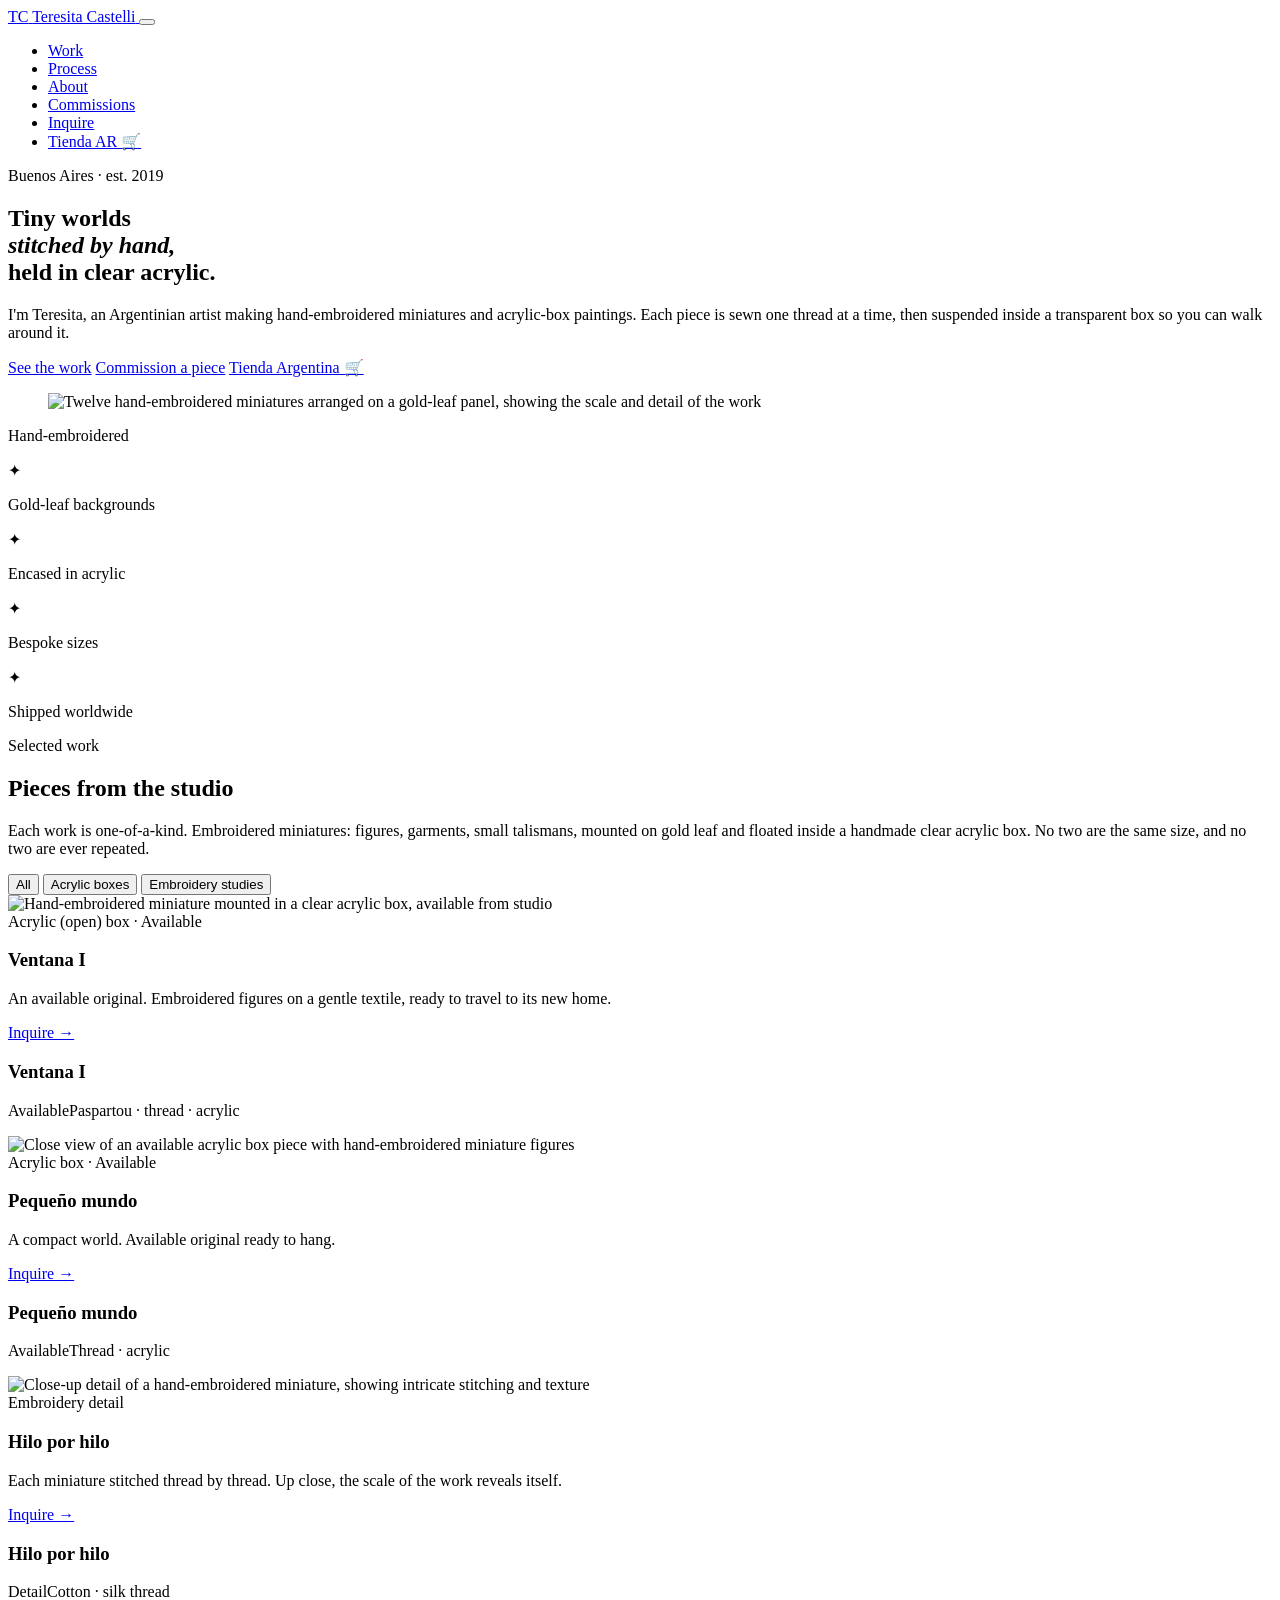
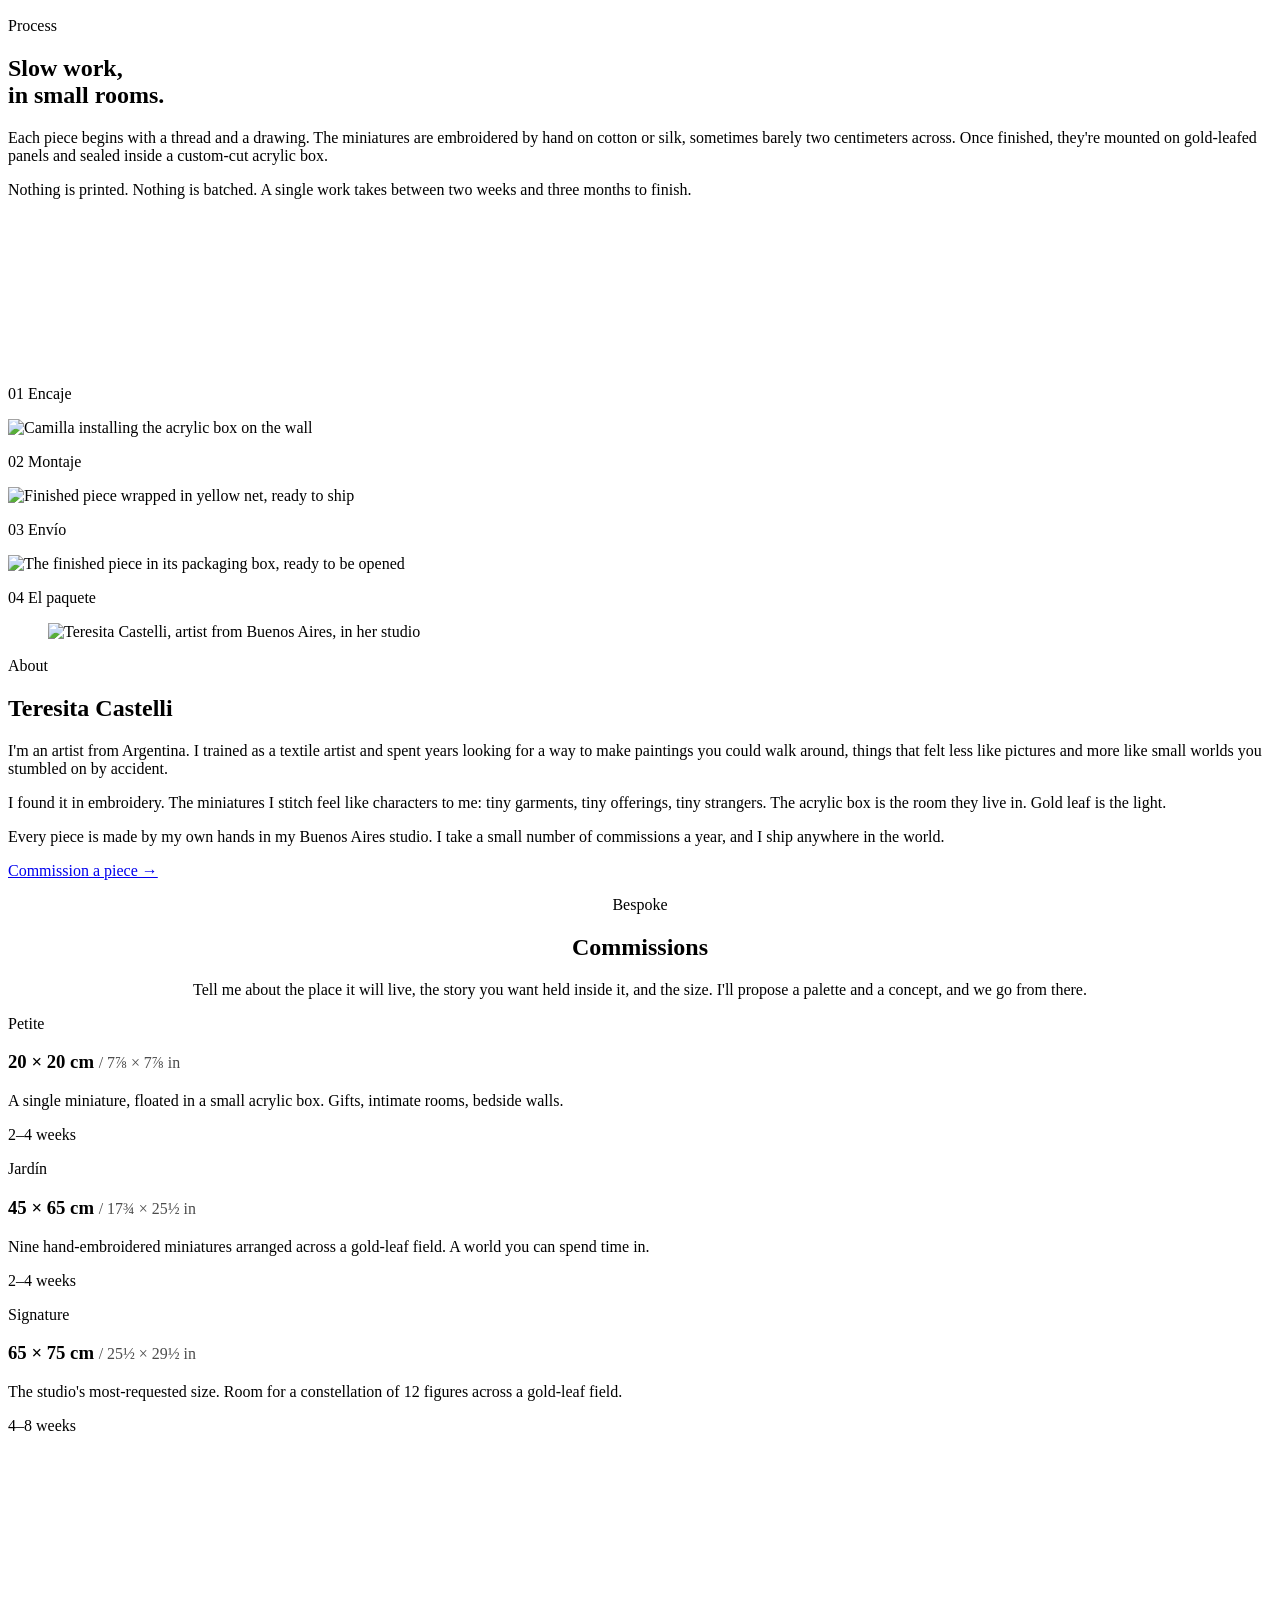
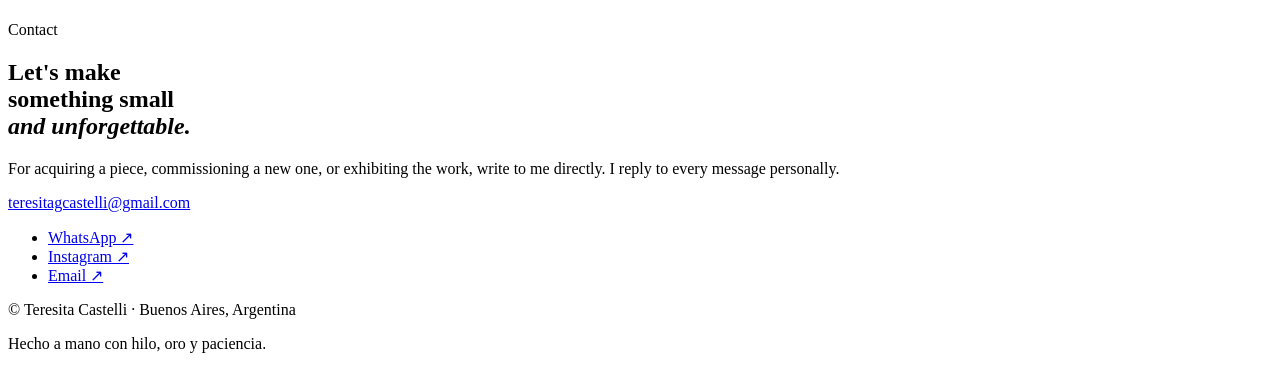
==== index.html @ 853fe5a3 "Update store links to tienda.tesistudio.com Replace tesi4.mitiendanube.com with custom subdomain tie" ====
<!DOCTYPE html>
<html lang="en">
<head>
  <meta charset="UTF-8">
  <meta name="viewport" content="width=device-width, initial-scale=1.0">
  <title>Teresita Castelli · Hand-embroidered miniatures in acrylic</title>
  <meta name="description" content="Teresita Castelli is an Argentinian artist making delicate hand-embroidered miniatures encased in clear acrylic boxes. Originals and bespoke commissions.">

  <link rel="preconnect" href="https://fonts.googleapis.com">
  <link rel="preconnect" href="https://fonts.gstatic.com" crossorigin>
  <link href="https://fonts.googleapis.com/css2?family=Fraunces:ital,opsz,wght@0,9..144,400;0,9..144,600;0,9..144,700;1,9..144,400&family=Inter:wght@400;500;600&display=swap" rel="stylesheet">

  <meta property="og:title" content="Teresita Castelli · Hand-embroidered miniatures in acrylic">
  <meta property="og:description" content="Tiny embroidered worlds held in clear acrylic. Originals and bespoke commissions from Buenos Aires.">
  <meta property="og:image" content="assets/images/fotos%20de%20arte/Proceso/piece-gold-leaf-overhead.jpg">
  <meta property="og:type" content="website">
  <meta name="twitter:card" content="summary_large_image">

  <link rel="icon" href="data:image/svg+xml,%3Csvg xmlns='http://www.w3.org/2000/svg' viewBox='0 0 100 100'%3E%3Ctext y='.9em' font-size='90'%3E🪡%3C/text%3E%3C/svg%3E">
  <link rel="stylesheet" href="styles.css">
</head>
<body>

  <nav class="nav" id="nav">
    <a href="#home" class="nav__brand">
      <span class="nav__mark">TC</span>
      <span class="nav__name">Teresita Castelli</span>
    </a>
    <button class="nav__toggle" id="nav-toggle" aria-label="Open menu" aria-expanded="false">
      <span></span><span></span><span></span>
    </button>
    <ul class="nav__links" id="nav-links">
      <li><a href="#work">Work</a></li>
      <li><a href="#process">Process</a></li>
      <li><a href="#about">About</a></li>
      <li><a href="#commissions">Commissions</a></li>
      <li><a href="#contact" class="nav__cta">Inquire</a></li>
      <li><a href="https://tienda.tesistudio.com" target="_blank" rel="noopener" class="nav__cta nav__cta--shop">Tienda AR 🛒</a></li>
    </ul>
  </nav>

  <main>

    <!-- HERO -->
    <section class="hero" id="home">
      <div class="hero__grain" aria-hidden="true"></div>
      <div class="hero__inner container">
        <p class="eyebrow">Buenos Aires · est. 2019</p>
        <h1 class="hero__title">
          Tiny worlds<br>
          <em>stitched by hand,</em><br>
          held in clear acrylic.
        </h1>
        <p class="hero__lede">
          I'm Teresita, an Argentinian artist making hand-embroidered miniatures and acrylic-box paintings. Each piece is sewn one thread at a time, then suspended inside a transparent box so you can walk around it.
        </p>
        <div class="hero__ctas">
          <a href="#work" class="btn btn--primary">See the work</a>
          <a href="#commissions" class="btn btn--ghost">Commission a piece</a>
          <a href="https://tienda.tesistudio.com" target="_blank" rel="noopener" class="btn btn--shop">Tienda Argentina 🛒</a>
        </div>
      </div>
      <figure class="hero__video">
        <img src="assets/images/fotos%20de%20arte/Detalles%20de%20Modelos/ED6FA2C1-8CCB-475E-A2F0-AF62BB4CF111.JPG" alt="Twelve hand-embroidered miniatures arranged on a gold-leaf panel, showing the scale and detail of the work" loading="eager">
      </figure>
    </section>

    <!-- MANIFESTO STRIP -->
    <section class="strip">
      <div class="container strip__inner">
        <p>Hand-embroidered</p>
        <span aria-hidden="true">✦</span>
        <p>Gold-leaf backgrounds</p>
        <span aria-hidden="true">✦</span>
        <p>Encased in acrylic</p>
        <span aria-hidden="true">✦</span>
        <p>Bespoke sizes</p>
        <span aria-hidden="true">✦</span>
        <p>Shipped worldwide</p>
      </div>
    </section>

    <!-- WORK -->
    <section class="work" id="work">
      <div class="container">
        <header class="section-header animate-on-scroll">
          <p class="eyebrow">Selected work</p>
          <h2 class="section-title">Pieces from the studio</h2>
          <p class="section-lede">Each work is one-of-a-kind. Embroidered miniatures: figures, garments, small talismans, mounted on gold leaf and floated inside a handmade clear acrylic box. No two are the same size, and no two are ever repeated.</p>
        </header>

        <div class="work__filters" role="tablist">
          <button class="filter-btn is-active" data-filter="all" role="tab">All</button>
          <button class="filter-btn" data-filter="acrylic" role="tab">Acrylic boxes</button>
          <button class="filter-btn" data-filter="embroidery" role="tab">Embroidery studies</button>
        </div>

        <div class="work__grid" id="work-grid">

          <article class="project-card" data-category="acrylic" style="--i:0">
            <div class="project-card__image">
              <img src="assets/images/fotos%20de%20arte/Modelos%20disponibles/b192152a-73b5-4ba8-ac87-ad82403fa179.JPG" alt="Hand-embroidered miniature mounted in a clear acrylic box, available from studio" loading="lazy">
              <div class="project-card__overlay">
                <span class="project-card__type">Acrylic (open) box · Available</span>
                <h3 class="project-card__title">Ventana I</h3>
                <p class="project-card__desc">An available original. Embroidered figures on a gentle textile, ready to travel to its new home.</p>
                <div class="project-card__links">
                  <a href="#contact" class="project-link">Inquire →</a>
                </div>
              </div>
            </div>
            <div class="project-card__meta">
              <h3 class="project-card__name">Ventana I</h3>
              <p class="project-card__tags"><span>Available</span><span>Paspartou · thread · acrylic</span></p>
            </div>
          </article>

          <article class="project-card" data-category="acrylic" style="--i:1">
            <div class="project-card__image">
              <img src="assets/images/fotos%20de%20arte/Modelos%20disponibles/07009AC3-A53A-43A8-A4B1-C1BE04E8B9C1.JPG" alt="Close view of an available acrylic box piece with hand-embroidered miniature figures" loading="lazy">
              <div class="project-card__overlay">
                <span class="project-card__type">Acrylic box · Available</span>
                <h3 class="project-card__title">Pequeño mundo</h3>
                <p class="project-card__desc">A compact world. Available original ready to hang.</p>
                <div class="project-card__links">
                  <a href="#contact" class="project-link">Inquire →</a>
                </div>
              </div>
            </div>
            <div class="project-card__meta">
              <h3 class="project-card__name">Pequeño mundo</h3>
              <p class="project-card__tags"><span>Available</span><span>Thread · acrylic</span></p>
            </div>
          </article>

          <article class="project-card" data-category="embroidery" style="--i:2">
            <div class="project-card__image">
              <img src="assets/images/fotos%20de%20arte/Detalles%20de%20Modelos/CE692366-6D35-4AC7-BC40-7F20638D5D55.JPG" alt="Close-up detail of a hand-embroidered miniature, showing intricate stitching and texture" loading="lazy">
              <div class="project-card__overlay">
                <span class="project-card__type">Embroidery detail</span>
                <h3 class="project-card__title">Hilo por hilo</h3>
                <p class="project-card__desc">Each miniature stitched thread by thread. Up close, the scale of the work reveals itself.</p>
                <div class="project-card__links">
                  <a href="#contact" class="project-link">Inquire →</a>
                </div>
              </div>
            </div>
            <div class="project-card__meta">
              <h3 class="project-card__name">Hilo por hilo</h3>
              <p class="project-card__tags"><span>Detail</span><span>Cotton · silk thread</span></p>
            </div>
          </article>


        </div>
      </div>
    </section>

    <!-- PROCESS / VIDEO -->
    <section class="process" id="process">
      <div class="container process__header animate-on-scroll">
        <p class="eyebrow">Process</p>
        <h2 class="section-title">Slow work,<br>in small rooms.</h2>
        <p>Each piece begins with a thread and a drawing. The miniatures are embroidered by hand on cotton or silk, sometimes barely two centimeters across. Once finished, they're mounted on gold-leafed panels and sealed inside a custom-cut acrylic box.</p>
        <p>Nothing is printed. Nothing is batched. A single work takes between two weeks and three months to finish.</p>
      </div>

      <!-- Process moments gallery -->
      <div class="container process__moments animate-on-scroll">
        <div class="process__moment">
          <div class="process__moment-media">
            <video src="assets/video/card-encaje.mp4" poster="assets/video/card-encaje-poster.jpg" muted loop playsinline autoplay aria-label="Video of hand embroidery in progress"></video>
          </div>
          <p class="process__moment-label"><span>01</span> Encaje</p>
        </div>
        <div class="process__moment">
          <div class="process__moment-media">
            <img src="assets/images/fotos%20de%20arte/Clientes/client%20camilla-installing-box.jpg" alt="Camilla installing the acrylic box on the wall" loading="lazy">
          </div>
          <p class="process__moment-label"><span>02</span> Montaje</p>
        </div>
        <div class="process__moment">
          <div class="process__moment-media">
            <img src="assets/images/fotos%20de%20arte/Proceso/piece-wrapped-yellow-net.jpg" alt="Finished piece wrapped in yellow net, ready to ship" loading="lazy">
          </div>
          <p class="process__moment-label"><span>03</span> Envío</p>
        </div>
        <div class="process__moment">
          <div class="process__moment-media">
            <img src="assets/images/fotos%20de%20arte/unboxing/piece-wrapped-package-front.jpg" alt="The finished piece in its packaging box, ready to be opened" loading="lazy">
          </div>
          <p class="process__moment-label"><span>04</span> El paquete</p>
        </div>
      </div>
    </section>

    <!-- ABOUT -->
    <section class="about" id="about">
      <div class="container about__grid">
        <figure class="about__photo animate-on-scroll">
          <img src="assets/images/fotos%20de%20arte/Foto%20de%20Teresita%20la%20artista/99ADE429-FB7D-4290-9FAF-ADF149D477F1.JPG" alt="Teresita Castelli, artist from Buenos Aires, in her studio" loading="lazy">
        </figure>
        <div class="about__text animate-on-scroll">
          <p class="eyebrow">About</p>
          <h2 class="section-title">Teresita Castelli</h2>
          <p>I'm an artist from Argentina. I trained as a textile artist and spent years looking for a way to make paintings you could walk around, things that felt less like pictures and more like small worlds you stumbled on by accident.</p>
          <p>I found it in embroidery. The miniatures I stitch feel like characters to me: tiny garments, tiny offerings, tiny strangers. The acrylic box is the room they live in. Gold leaf is the light.</p>
          <p>Every piece is made by my own hands in my Buenos Aires studio. I take a small number of commissions a year, and I ship anywhere in the world.</p>
          <a href="#commissions" class="btn btn--ghost">Commission a piece →</a>
        </div>
      </div>
    </section>

    <!-- COMMISSIONS -->
    <section class="commissions" id="commissions">
      <div class="container">
        <header class="section-header animate-on-scroll" style="text-align:center">
          <p class="eyebrow">Bespoke</p>
          <h2 class="section-title">Commissions</h2>
          <p class="section-lede">Tell me about the place it will live, the story you want held inside it, and the size. I'll propose a palette and a concept, and we go from there.</p>
        </header>
        <div class="commissions__grid">
          <div class="commission-card animate-on-scroll">
            <p class="commission-card__size">Petite</p>
            <h3>20 × 20 cm <span style="font-weight:400;font-size:0.85em;opacity:0.7">/ 7⅞ × 7⅞ in</span></h3>
            <p>A single miniature, floated in a small acrylic box. Gifts, intimate rooms, bedside walls.</p>
            <p class="commission-card__time">2–4 weeks</p>
          </div>
          <div class="commission-card animate-on-scroll">
            <p class="commission-card__size">Jardín</p>
            <h3>45 × 65 cm <span style="font-weight:400;font-size:0.85em;opacity:0.7">/ 17¾ × 25½ in</span></h3>
            <p>Nine hand-embroidered miniatures arranged across a gold-leaf field. A world you can spend time in.</p>
            <p class="commission-card__time">2–4 weeks</p>
          </div>
          <div class="commission-card commission-card--featured animate-on-scroll">
            <p class="commission-card__size">Signature</p>
            <h3>65 × 75 cm <span style="font-weight:400;font-size:0.85em;opacity:0.7">/ 25½ × 29½ in</span></h3>
            <p>The studio's most-requested size. Room for a constellation of 12 figures across a gold-leaf field.</p>
            <p class="commission-card__time">4–8 weeks</p>
          </div>
        </div>
      </div>
    </section>

    <!-- CONTACT -->
    <section class="contact" id="contact">
      <div class="container contact__grid">
        <figure class="contact__video animate-on-scroll">
          <video
            src="assets/video/contact-stitching.mp4"
            poster="assets/video/contact-stitching-poster.jpg"
            muted loop playsinline autoplay
            aria-label="Close-up video of hand embroidery in progress"></video>
        </figure>
        <div class="contact__inner animate-on-scroll">
          <p class="eyebrow">Contact</p>
          <h2 class="contact__title">Let's make<br>something small<br><em>and unforgettable.</em></h2>
          <p class="contact__lede">For acquiring a piece, commissioning a new one, or exhibiting the work, write to me directly. I reply to every message personally.</p>
          <a href="mailto:teresitagcastelli@gmail.com" class="contact__email">teresitagcastelli@gmail.com</a>
          <ul class="contact__links">
            <li><a href="https://wa.me/5491155771131" target="_blank" rel="noopener">WhatsApp ↗</a></li>
            <li><a href="https://www.instagram.com/t.t.s_proceso/" target="_blank" rel="noopener">Instagram ↗</a></li>
            <li><a href="mailto:teresitagcastelli@gmail.com">Email ↗</a></li>
          </ul>
        </div>
      </div>
    </section>

  </main>

  <footer class="footer">
    <div class="container footer__inner">
      <p>© <span id="year"></span> Teresita Castelli · Buenos Aires, Argentina</p>
      <p class="footer__sig">Hecho a mano con hilo, oro y paciencia.</p>
    </div>
  </footer>

  <script src="main.js"></script>
</body>
</html>
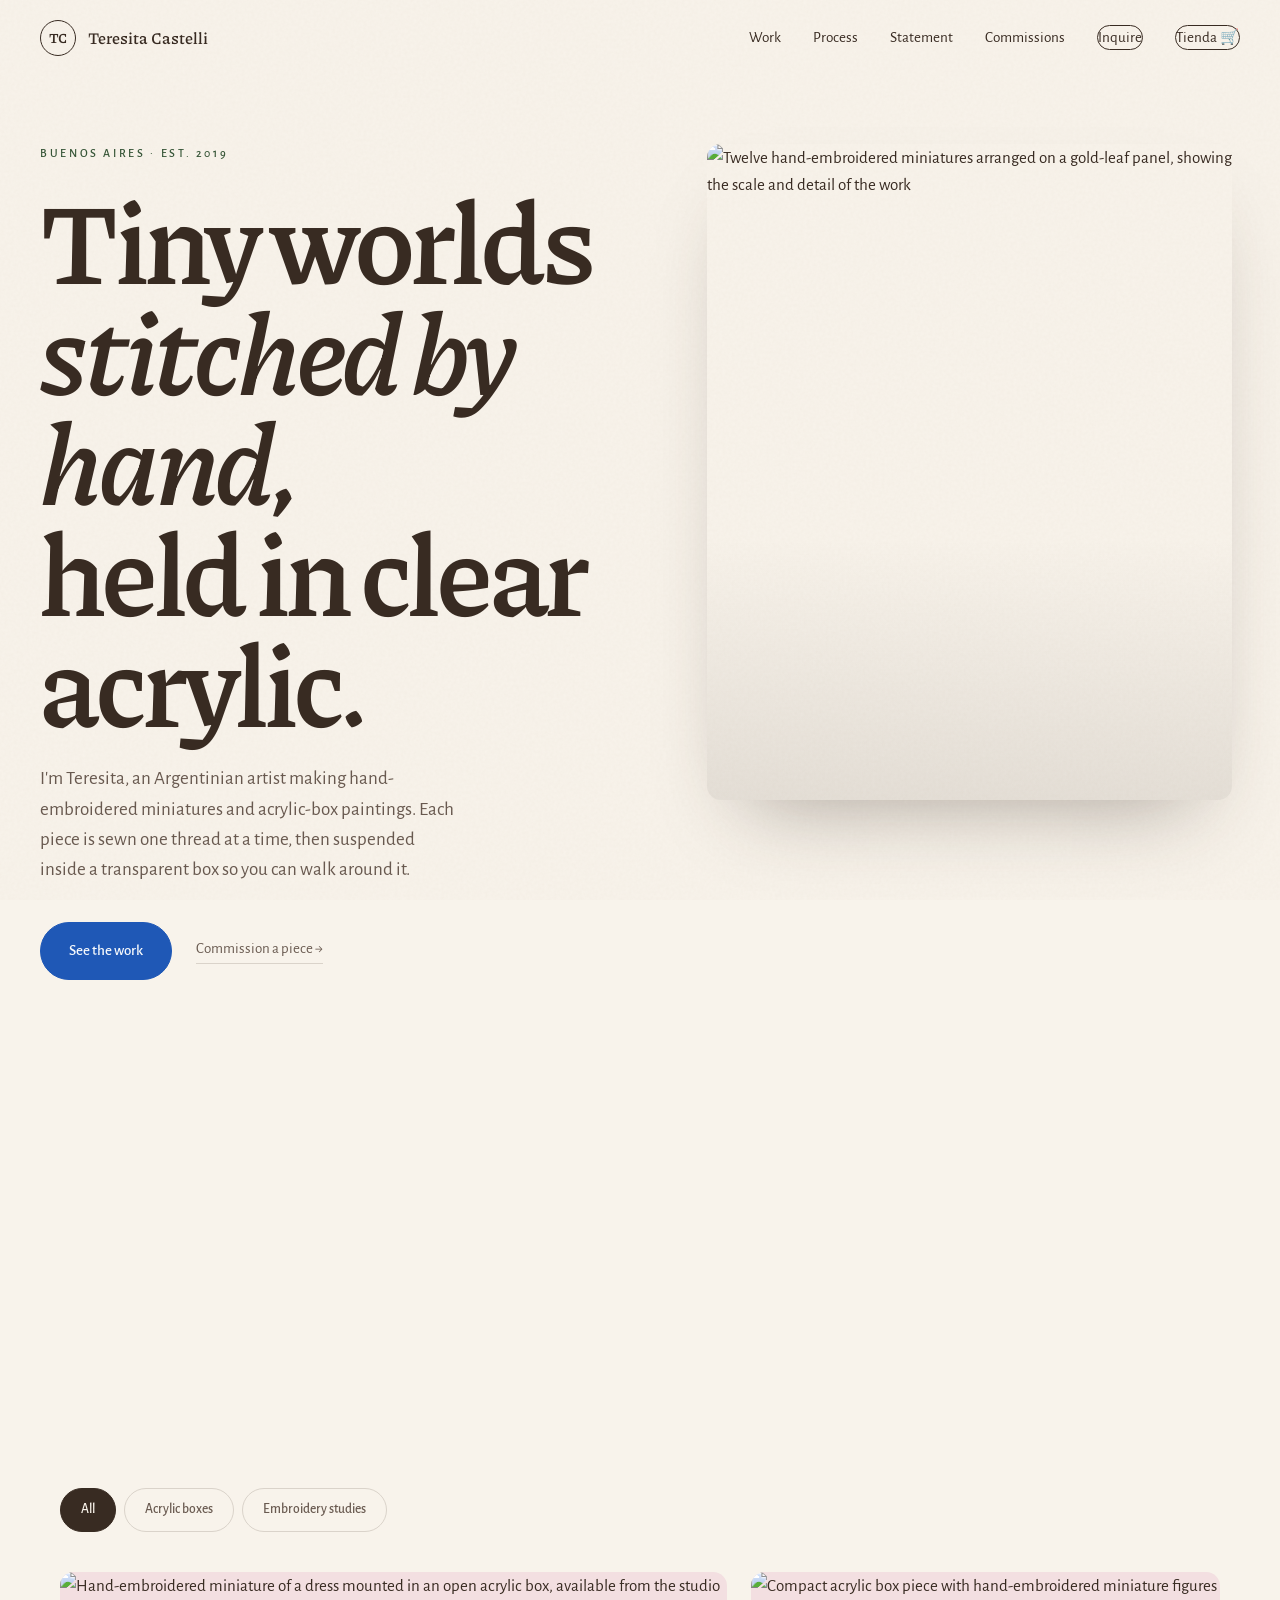
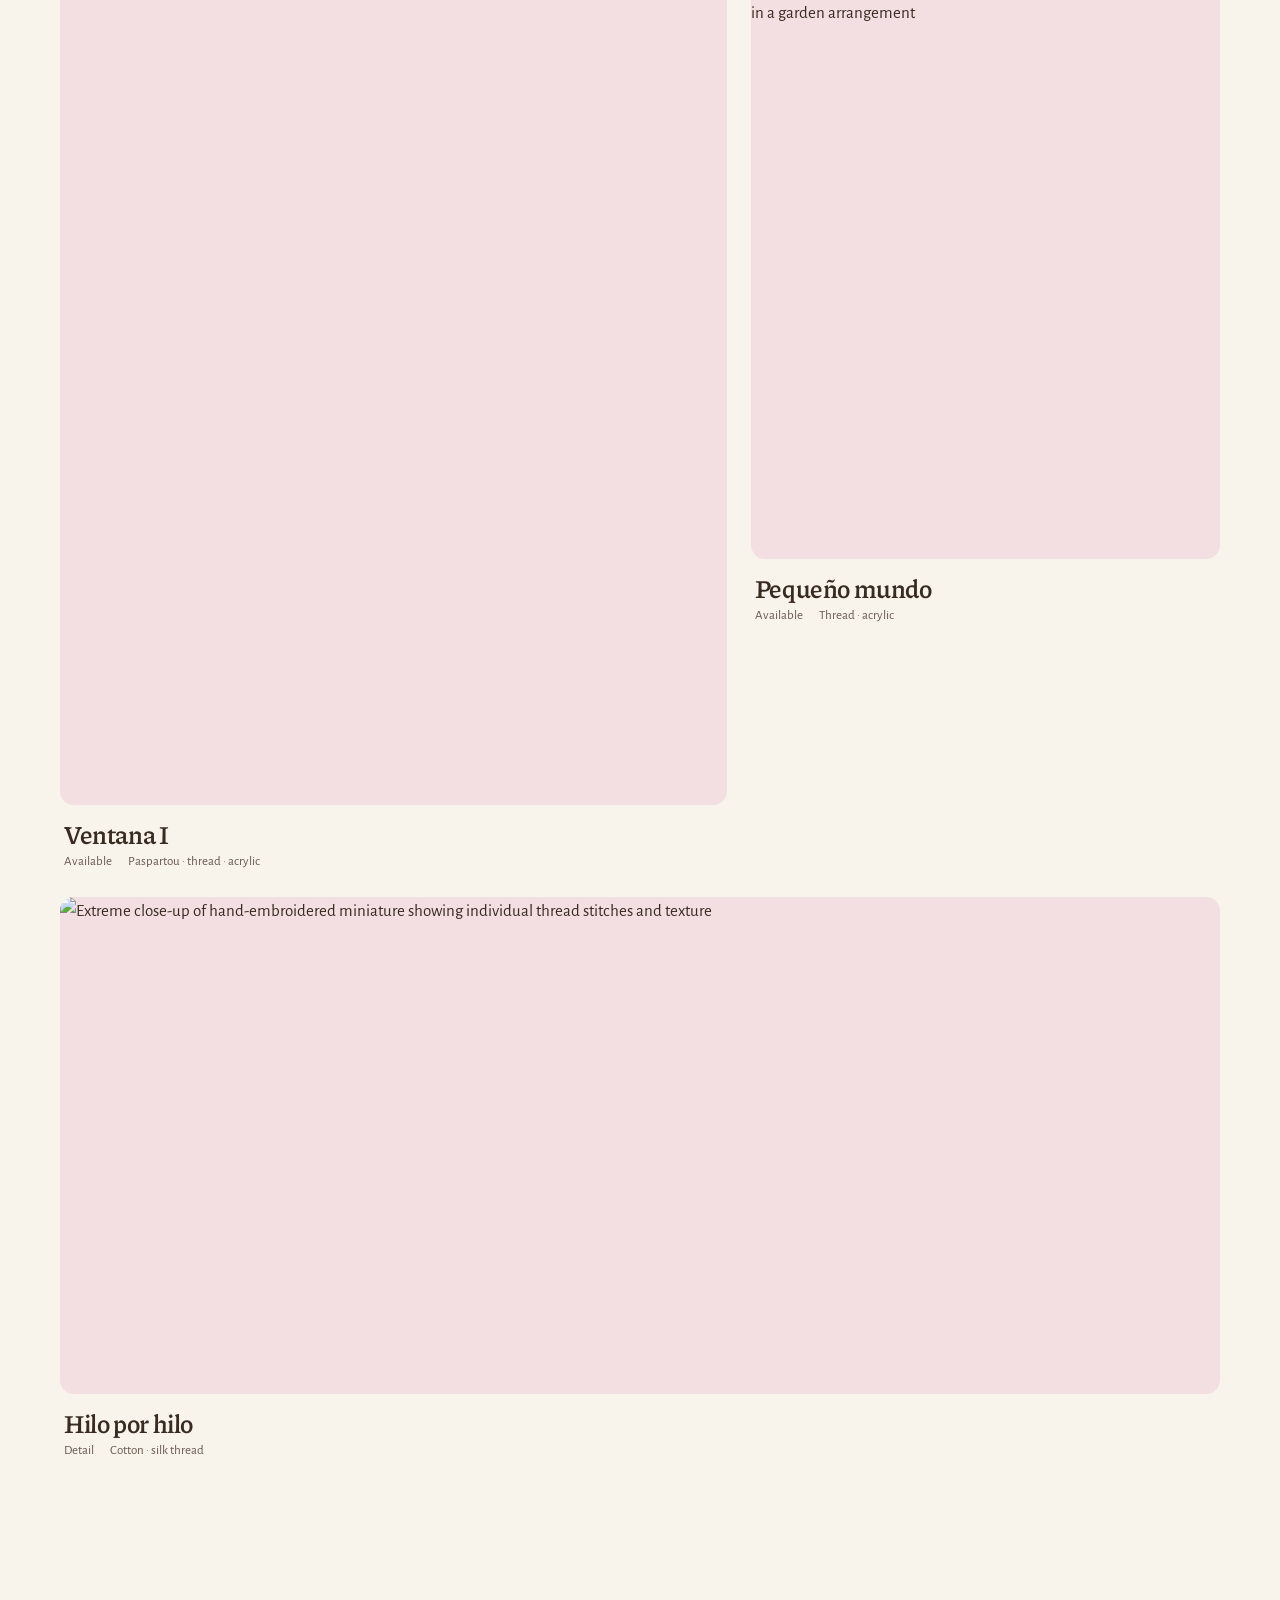
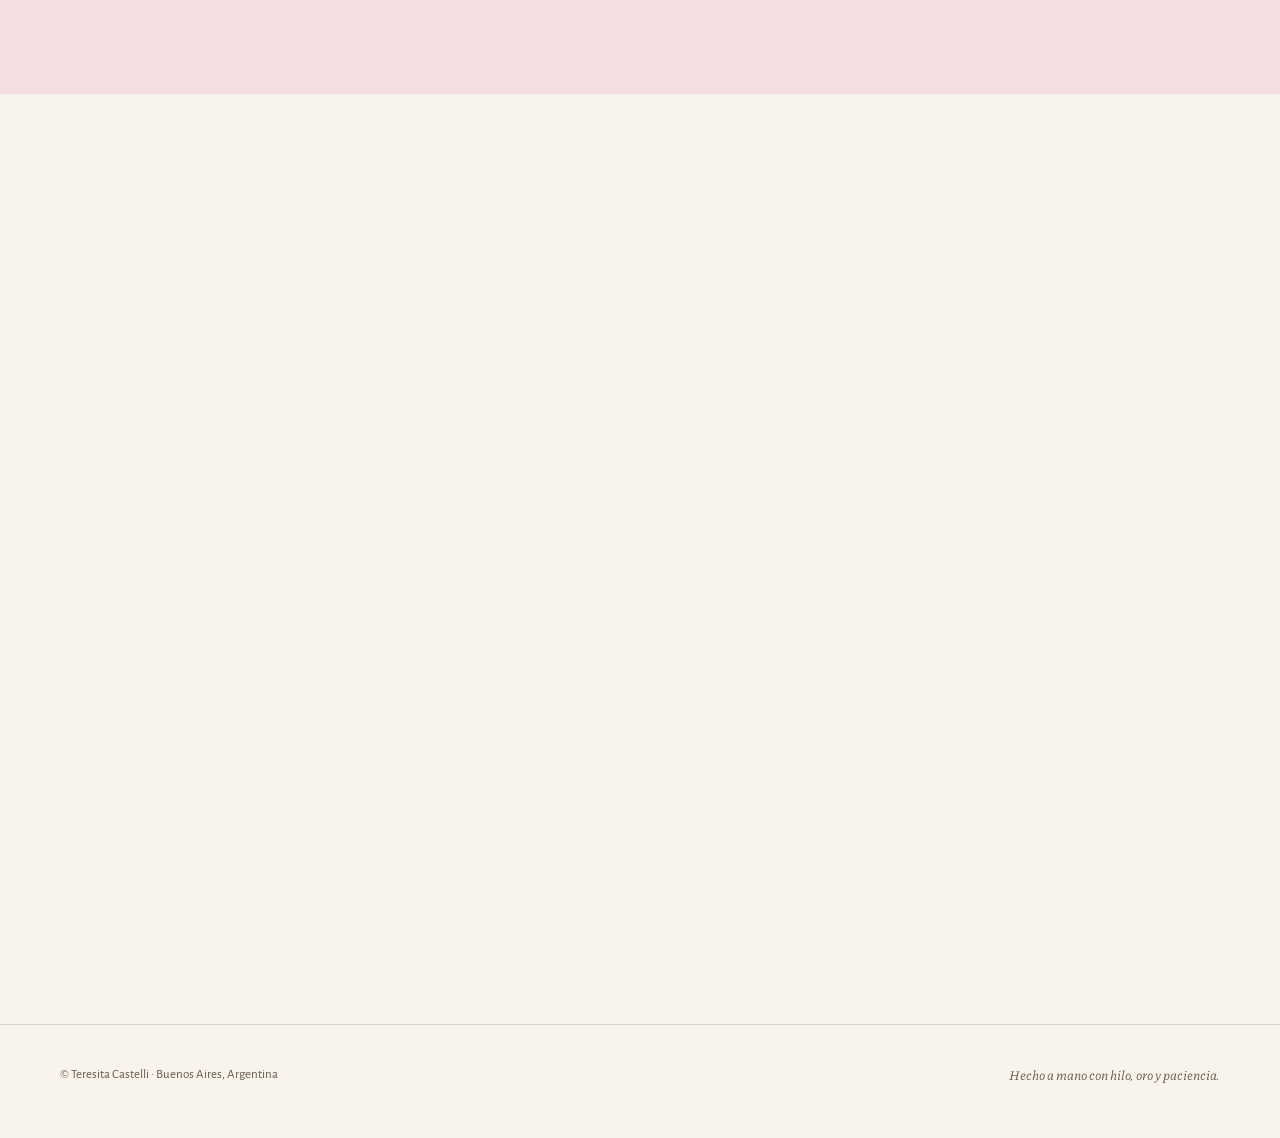
==== commit fb1a7122: "cambio de paleta" ====
--- a/index.html
+++ b/index.html
@@ -8,7 +8,7 @@
 
   <link rel="preconnect" href="https://fonts.googleapis.com">
   <link rel="preconnect" href="https://fonts.gstatic.com" crossorigin>
-  <link href="https://fonts.googleapis.com/css2?family=Fraunces:ital,opsz,wght@0,9..144,400;0,9..144,600;0,9..144,700;1,9..144,400&family=Inter:wght@400;500;600&display=swap" rel="stylesheet">
+  <link href="https://fonts.googleapis.com/css2?family=Alegreya+Sans:ital,wght@0,400;0,500;0,700;1,400&family=Piazzolla:ital,opsz,wght@0,8..30,400;0,8..30,600;0,8..30,700;1,8..30,400&display=swap" rel="stylesheet">
 
   <meta property="og:title" content="Teresita Castelli · Hand-embroidered miniatures in acrylic">
   <meta property="og:description" content="Tiny embroidered worlds held in clear acrylic. Originals and bespoke commissions from Buenos Aires.">
@@ -32,10 +32,10 @@
     <ul class="nav__links" id="nav-links">
       <li><a href="#work">Work</a></li>
       <li><a href="#process">Process</a></li>
-      <li><a href="#about">About</a></li>
+      <li><a href="#statement">Statement</a></li>
       <li><a href="#commissions">Commissions</a></li>
       <li><a href="#contact" class="nav__cta">Inquire</a></li>
-      <li><a href="https://tienda.tesistudio.com" target="_blank" rel="noopener" class="nav__cta nav__cta--shop">Tienda AR 🛒</a></li>
+      <li><a href="https://tienda.tesistudio.com" target="_blank" rel="noopener" class="nav__cta">Tienda 🛒</a></li>
     </ul>
   </nav>
 
@@ -56,28 +56,12 @@
         </p>
         <div class="hero__ctas">
           <a href="#work" class="btn btn--primary">See the work</a>
-          <a href="#commissions" class="btn btn--ghost">Commission a piece</a>
-          <a href="https://tienda.tesistudio.com" target="_blank" rel="noopener" class="btn btn--shop">Tienda Argentina 🛒</a>
+          <a href="#commissions" class="hero__text-link">Commission a piece →</a>
         </div>
       </div>
       <figure class="hero__video">
         <img src="assets/images/fotos%20de%20arte/Detalles%20de%20Modelos/ED6FA2C1-8CCB-475E-A2F0-AF62BB4CF111.JPG" alt="Twelve hand-embroidered miniatures arranged on a gold-leaf panel, showing the scale and detail of the work" loading="eager">
       </figure>
-    </section>
-
-    <!-- MANIFESTO STRIP -->
-    <section class="strip">
-      <div class="container strip__inner">
-        <p>Hand-embroidered</p>
-        <span aria-hidden="true">✦</span>
-        <p>Gold-leaf backgrounds</p>
-        <span aria-hidden="true">✦</span>
-        <p>Encased in acrylic</p>
-        <span aria-hidden="true">✦</span>
-        <p>Bespoke sizes</p>
-        <span aria-hidden="true">✦</span>
-        <p>Shipped worldwide</p>
-      </div>
     </section>
 
     <!-- WORK -->
@@ -99,7 +83,7 @@
 
           <article class="project-card" data-category="acrylic" style="--i:0">
             <div class="project-card__image">
-              <img src="assets/images/fotos%20de%20arte/Modelos%20disponibles/b192152a-73b5-4ba8-ac87-ad82403fa179.JPG" alt="Hand-embroidered miniature mounted in a clear acrylic box, available from studio" loading="lazy">
+              <img src="assets/images/fotos%20de%20arte/Modelos%20disponibles/b192152a-73b5-4ba8-ac87-ad82403fa179.JPG" alt="Hand-embroidered miniature of a dress mounted in an open acrylic box, available from the studio" loading="lazy">
               <div class="project-card__overlay">
                 <span class="project-card__type">Acrylic (open) box · Available</span>
                 <h3 class="project-card__title">Ventana I</h3>
@@ -112,12 +96,13 @@
             <div class="project-card__meta">
               <h3 class="project-card__name">Ventana I</h3>
               <p class="project-card__tags"><span>Available</span><span>Paspartou · thread · acrylic</span></p>
+              <a href="#contact" class="project-card__inquire">Inquire →</a>
             </div>
           </article>
 
           <article class="project-card" data-category="acrylic" style="--i:1">
             <div class="project-card__image">
-              <img src="assets/images/fotos%20de%20arte/Modelos%20disponibles/07009AC3-A53A-43A8-A4B1-C1BE04E8B9C1.JPG" alt="Close view of an available acrylic box piece with hand-embroidered miniature figures" loading="lazy">
+              <img src="assets/images/fotos%20de%20arte/Modelos%20disponibles/07009AC3-A53A-43A8-A4B1-C1BE04E8B9C1.JPG" alt="Compact acrylic box piece with hand-embroidered miniature figures in a garden arrangement" loading="lazy">
               <div class="project-card__overlay">
                 <span class="project-card__type">Acrylic box · Available</span>
                 <h3 class="project-card__title">Pequeño mundo</h3>
@@ -130,12 +115,13 @@
             <div class="project-card__meta">
               <h3 class="project-card__name">Pequeño mundo</h3>
               <p class="project-card__tags"><span>Available</span><span>Thread · acrylic</span></p>
+              <a href="#contact" class="project-card__inquire">Inquire →</a>
             </div>
           </article>
 
           <article class="project-card" data-category="embroidery" style="--i:2">
             <div class="project-card__image">
-              <img src="assets/images/fotos%20de%20arte/Detalles%20de%20Modelos/CE692366-6D35-4AC7-BC40-7F20638D5D55.JPG" alt="Close-up detail of a hand-embroidered miniature, showing intricate stitching and texture" loading="lazy">
+              <img src="assets/images/fotos%20de%20arte/Detalles%20de%20Modelos/CE692366-6D35-4AC7-BC40-7F20638D5D55.JPG" alt="Extreme close-up of hand-embroidered miniature showing individual thread stitches and texture" loading="lazy">
               <div class="project-card__overlay">
                 <span class="project-card__type">Embroidery detail</span>
                 <h3 class="project-card__title">Hilo por hilo</h3>
@@ -148,15 +134,15 @@
             <div class="project-card__meta">
               <h3 class="project-card__name">Hilo por hilo</h3>
               <p class="project-card__tags"><span>Detail</span><span>Cotton · silk thread</span></p>
-            </div>
-          </article>
-
-
-        </div>
-      </div>
-    </section>
-
-    <!-- PROCESS / VIDEO -->
+              <a href="#contact" class="project-card__inquire">Inquire →</a>
+            </div>
+          </article>
+
+        </div>
+      </div>
+    </section>
+
+    <!-- PROCESS -->
     <section class="process" id="process">
       <div class="container process__header animate-on-scroll">
         <p class="eyebrow">Process</p>
@@ -165,7 +151,6 @@
         <p>Nothing is printed. Nothing is batched. A single work takes between two weeks and three months to finish.</p>
       </div>
 
-      <!-- Process moments gallery -->
       <div class="container process__moments animate-on-scroll">
         <div class="process__moment">
           <div class="process__moment-media">
@@ -194,18 +179,19 @@
       </div>
     </section>
 
-    <!-- ABOUT -->
-    <section class="about" id="about">
-      <div class="container about__grid">
-        <figure class="about__photo animate-on-scroll">
+    <!-- STATEMENT -->
+    <section class="statement" id="statement">
+      <div class="container statement__grid">
+        <figure class="statement__photo animate-on-scroll">
           <img src="assets/images/fotos%20de%20arte/Foto%20de%20Teresita%20la%20artista/99ADE429-FB7D-4290-9FAF-ADF149D477F1.JPG" alt="Teresita Castelli, artist from Buenos Aires, in her studio" loading="lazy">
         </figure>
-        <div class="about__text animate-on-scroll">
-          <p class="eyebrow">About</p>
+        <div class="statement__text animate-on-scroll">
+          <p class="eyebrow">Statement</p>
           <h2 class="section-title">Teresita Castelli</h2>
-          <p>I'm an artist from Argentina. I trained as a textile artist and spent years looking for a way to make paintings you could walk around, things that felt less like pictures and more like small worlds you stumbled on by accident.</p>
-          <p>I found it in embroidery. The miniatures I stitch feel like characters to me: tiny garments, tiny offerings, tiny strangers. The acrylic box is the room they live in. Gold leaf is the light.</p>
-          <p>Every piece is made by my own hands in my Buenos Aires studio. I take a small number of commissions a year, and I ship anywhere in the world.</p>
+          <p>My work begins with a needle, a thread, and a memory that may or may not have happened.</p>
+          <p>I embroider miniature worlds — small scenes suspended between what I remember and what I imagine. Each piece is hand-stitched, built slowly, detail by detail, carrying the quiet weight of intimate time.</p>
+          <p>The acrylic dome that holds each work is not merely a frame. It has physical presence — weight, dimension — yet reads as light and transparent. It draws a real boundary around what lives inside, preserving these worlds intact, sheltered from dust and from forgetting.</p>
+          <p>I make things that ask to be looked at closely. Things that feel private, almost secret — as if you've stumbled upon something not meant for everyone.</p>
           <a href="#commissions" class="btn btn--ghost">Commission a piece →</a>
         </div>
       </div>
@@ -214,30 +200,30 @@
     <!-- COMMISSIONS -->
     <section class="commissions" id="commissions">
       <div class="container">
-        <header class="section-header animate-on-scroll" style="text-align:center">
+        <header class="section-header animate-on-scroll">
           <p class="eyebrow">Bespoke</p>
           <h2 class="section-title">Commissions</h2>
           <p class="section-lede">Tell me about the place it will live, the story you want held inside it, and the size. I'll propose a palette and a concept, and we go from there.</p>
         </header>
-        <div class="commissions__grid">
-          <div class="commission-card animate-on-scroll">
-            <p class="commission-card__size">Petite</p>
-            <h3>20 × 20 cm <span style="font-weight:400;font-size:0.85em;opacity:0.7">/ 7⅞ × 7⅞ in</span></h3>
-            <p>A single miniature, floated in a small acrylic box. Gifts, intimate rooms, bedside walls.</p>
-            <p class="commission-card__time">2–4 weeks</p>
-          </div>
-          <div class="commission-card animate-on-scroll">
-            <p class="commission-card__size">Jardín</p>
-            <h3>45 × 65 cm <span style="font-weight:400;font-size:0.85em;opacity:0.7">/ 17¾ × 25½ in</span></h3>
-            <p>Nine hand-embroidered miniatures arranged across a gold-leaf field. A world you can spend time in.</p>
-            <p class="commission-card__time">2–4 weeks</p>
-          </div>
-          <div class="commission-card commission-card--featured animate-on-scroll">
-            <p class="commission-card__size">Signature</p>
-            <h3>65 × 75 cm <span style="font-weight:400;font-size:0.85em;opacity:0.7">/ 25½ × 29½ in</span></h3>
-            <p>The studio's most-requested size. Room for a constellation of 12 figures across a gold-leaf field.</p>
-            <p class="commission-card__time">4–8 weeks</p>
-          </div>
+        <div class="commissions__stories">
+          <article class="commission-story animate-on-scroll">
+            <p class="eyebrow">Petite · 20 × 20 cm</p>
+            <h3>A piece the size of your palm</h3>
+            <p>A single embroidered miniature, floated inside a small acrylic box. For the bedside table, the intimate corner, the gift that says something words can't. Two to four weeks from first conversation to delivery.</p>
+          </article>
+          <article class="commission-story animate-on-scroll">
+            <p class="eyebrow">Jardín · 45 × 65 cm</p>
+            <h3>A garden of nine figures</h3>
+            <p>Nine hand-embroidered miniatures arranged across a gold-leaf field. A world you can spend time in — each figure a character, each placement a choice. Six to ten weeks, because a garden cannot be rushed.</p>
+          </article>
+          <article class="commission-story animate-on-scroll">
+            <p class="eyebrow">Signature · 65 × 75 cm</p>
+            <h3>A constellation of twelve</h3>
+            <p>The studio's most-requested format. Room for twelve figures across a gold-leaf field — a constellation, a family, a memory held open. Eight to twelve weeks from first sketch to finished work.</p>
+          </article>
+        </div>
+        <div class="commissions__cta animate-on-scroll">
+          <a href="#contact" class="btn btn--primary">Begin a conversation →</a>
         </div>
       </div>
     </section>
--- a/styles.css
+++ b/styles.css
@@ -0,0 +1,591 @@
+/* ────────────────────────────────────────────
+   Teresita Castelli — Portfolio
+   Palette derived from reference textile
+   Piazzolla + Alegreya Sans · Argentine type
+   ──────────────────────────────────────────── */
+
+:root {
+  /* Palette — textile chromatic hierarchy in OKLCH */
+  --bg:           oklch(96.5% 0.012 75);   /* warm cream canvas */
+  --bg-blush:     oklch(92% 0.022 10);     /* pale blush */
+  --text:         oklch(30% 0.025 55);     /* warm dark */
+  --text-muted:   oklch(48% 0.025 55);     /* muted warm */
+  --rule:         oklch(87% 0.015 75);     /* subtle divider */
+
+  --accent:       oklch(48% 0.16 260);     /* cobalt blue — the one thread */
+  --accent-hover: oklch(38% 0.14 260);     /* cobalt dark */
+  --pink:         oklch(58% 0.1 350);      /* soft fuchsia — primary */
+  --moss:         oklch(42% 0.065 145);    /* dark moss — primary */
+  --terracotta:   oklch(55% 0.12 45);      /* oxide orange — secondary */
+  --sage:         oklch(68% 0.05 150);     /* sage green — secondary */
+  --teal:         oklch(60% 0.06 170);     /* eucalyptus — secondary */
+  --taupe:        oklch(60% 0.035 55);     /* warm neutral */
+
+  /* Typography — Argentine type foundry */
+  --font-display: 'Piazzolla', 'Georgia', serif;
+  --font-body:    'Alegreya Sans', -apple-system, system-ui, sans-serif;
+
+  /* Scale — 1.25 ratio (major third) */
+  --text-hero:    clamp(3rem, 9vw, 7.5rem);
+  --text-h2:      clamp(2rem, 5vw, 3.75rem);
+  --text-h3:      clamp(1.25rem, 2vw, 1.625rem);
+  --text-body:    1.0625rem;
+  --text-sm:      0.8125rem;
+
+  /* Space — varied rhythm */
+  --space-section:    clamp(5rem, 12vw, 9rem);
+  --space-section-lg: clamp(6.5rem, 14vw, 11rem);
+  --space-section-sm: clamp(3.5rem, 8vw, 6rem);
+  --container:    1240px;
+  --radius:       6px;
+  --radius-lg:    14px;
+
+  --ease:         cubic-bezier(.2,.6,.2,1);
+  --t-fast:       .25s var(--ease);
+  --t:            .45s var(--ease);
+  --t-slow:       .8s var(--ease);
+}
+
+/* ── Reset ── */
+*,*::before,*::after { box-sizing: border-box; }
+html { scroll-behavior: smooth; -webkit-text-size-adjust: 100%; }
+body {
+  margin: 0;
+  background: var(--bg);
+  color: var(--text);
+  font-family: var(--font-body);
+  font-size: var(--text-body);
+  line-height: 1.6;
+  -webkit-font-smoothing: antialiased;
+  overflow-x: hidden;
+}
+img,video { display: block; max-width: 100%; height: auto; }
+a { color: inherit; text-decoration: none; }
+button { font: inherit; background: none; border: 0; cursor: pointer; color: inherit; }
+ul { list-style: none; padding: 0; margin: 0; }
+h1,h2,h3,h4 { font-family: var(--font-display); font-weight: 600; line-height: 1.05; margin: 0; letter-spacing: -0.015em; }
+em { font-style: italic; font-family: var(--font-display); }
+p  { margin: 0 0 1em; }
+
+/* Focus — cobalt thread for keyboard users */
+:focus-visible {
+  outline: 2px solid var(--accent);
+  outline-offset: 3px;
+}
+
+/* Subtle paper grain — below nav */
+body::before {
+  content: "";
+  position: fixed; inset: 0;
+  pointer-events: none;
+  z-index: 50;
+  opacity: .08;
+  mix-blend-mode: multiply;
+  background-image: url("data:image/svg+xml,%3Csvg viewBox='0 0 240 240' xmlns='http://www.w3.org/2000/svg'%3E%3Cfilter id='n'%3E%3CfeTurbulence type='fractalNoise' baseFrequency='1.2' numOctaves='2' stitchTiles='stitch'/%3E%3CfeColorMatrix values='0 0 0 0 0.4 0 0 0 0 0.3 0 0 0 0 0.2 0 0 0 0.55 0'/%3E%3C/filter%3E%3Crect width='100%25' height='100%25' filter='url(%23n)'/%3E%3C/svg%3E");
+}
+
+.container { width: 100%; max-width: var(--container); margin: 0 auto; padding: 0 clamp(1.25rem, 4vw, 2.5rem); }
+
+.eyebrow {
+  font-family: var(--font-body);
+  font-size: .75rem;
+  font-weight: 500;
+  letter-spacing: .22em;
+  text-transform: uppercase;
+  color: var(--moss);
+  margin: 0 0 1.25rem;
+}
+.section-title { font-size: var(--text-h2); }
+.section-header { max-width: 720px; margin-bottom: clamp(2.5rem, 5vw, 4rem); }
+.section-lede { color: var(--text-muted); font-size: 1.125rem; max-width: 58ch; }
+
+/* ── Nav ── */
+.nav {
+  position: fixed; top: 0; left: 0; right: 0;
+  z-index: 100;
+  display: flex; align-items: center; justify-content: space-between;
+  padding: 1.25rem clamp(1.25rem, 4vw, 2.5rem);
+  transition: background var(--t), padding var(--t), border-color var(--t);
+  border-bottom: 1px solid transparent;
+  backdrop-filter: blur(0);
+}
+.nav--scrolled {
+  background: oklch(96.5% 0.012 75 / 0.88);
+  backdrop-filter: blur(10px);
+  padding: .75rem clamp(1.25rem, 4vw, 2.5rem);
+  border-bottom-color: var(--rule);
+}
+.nav__brand { display: flex; align-items: center; gap: .75rem; }
+.nav__mark {
+  width: 2.25rem; height: 2.25rem;
+  display: grid; place-items: center;
+  border: 1.5px solid var(--text);
+  border-radius: 50%;
+  font-family: var(--font-display);
+  font-weight: 700;
+  font-size: .85rem;
+  letter-spacing: -0.02em;
+}
+.nav__name { font-family: var(--font-display); font-size: 1rem; font-weight: 600; }
+.nav__links { display: flex; gap: 2rem; align-items: center; font-size: .95rem; }
+.nav__links a { position: relative; padding: .25rem 0; transition: color var(--t-fast); }
+.nav__links a:hover { color: var(--accent); }
+.nav__links a:not(.nav__cta)::after {
+  content: ""; position: absolute; left: 0; bottom: -2px;
+  width: 0; height: 1px; background: var(--accent);
+  transition: width var(--t);
+}
+.nav__links a:hover::after { width: 100%; }
+.nav__cta {
+  padding: .625rem 1.25rem;
+  border: 1.5px solid var(--text);
+  border-radius: 999px;
+  transition: background var(--t-fast), color var(--t-fast);
+}
+.nav__cta:hover { background: var(--text); color: var(--bg); }
+
+.nav__toggle { display: none; width: 2rem; height: 2rem; flex-direction: column; justify-content: center; gap: 4px; }
+.nav__toggle span { display: block; height: 1.5px; background: var(--text); transition: transform var(--t-fast), opacity var(--t-fast); }
+
+@media (max-width: 820px) {
+  .nav__toggle { display: flex; }
+  .nav__links {
+    position: absolute; top: 100%; left: 0; right: 0;
+    flex-direction: column; gap: 1.25rem;
+    padding: 2rem;
+    background: var(--bg);
+    border-bottom: 1px solid var(--rule);
+    transform: translateY(-20px);
+    opacity: 0; pointer-events: none;
+    transition: opacity var(--t), transform var(--t);
+  }
+  .nav__links.is-open { opacity: 1; transform: translateY(0); pointer-events: auto; }
+  .nav__name { display: none; }
+}
+
+/* ── Hero ── */
+.hero {
+  position: relative;
+  min-height: 100vh;
+  padding: 9rem 0 5rem;
+  display: grid;
+  grid-template-columns: 1.15fr 1fr;
+  align-items: start;
+  gap: 3rem;
+  overflow: hidden;
+}
+.hero__grain {
+  position: absolute;
+  inset: 0;
+  pointer-events: none;
+  z-index: 0;
+}
+.hero__inner {
+  position: relative;
+  z-index: 1;
+  padding-right: 2rem;
+}
+.hero__video { position: relative; z-index: 1; }
+.hero__title {
+  font-size: var(--text-hero);
+  line-height: .96;
+  margin-bottom: 1.75rem;
+  letter-spacing: -0.028em;
+}
+.hero__lede {
+  font-size: 1.1875rem;
+  color: var(--text-muted);
+  max-width: 42ch;
+  margin-bottom: 2.25rem;
+}
+.hero__ctas { display: flex; flex-wrap: wrap; gap: 1.5rem; align-items: center; }
+
+.hero__text-link {
+  font-size: .9375rem;
+  color: var(--text-muted);
+  border-bottom: 1px solid var(--rule);
+  padding-bottom: 2px;
+  transition: color var(--t-fast), border-color var(--t-fast);
+}
+.hero__text-link:hover {
+  color: var(--text);
+  border-color: var(--text);
+}
+
+/* Hero image */
+.hero__video {
+  position: relative;
+  margin: 0 clamp(1rem, 4vw, 3rem) 0 0;
+  aspect-ratio: 4/5;
+  border-radius: var(--radius-lg);
+  overflow: hidden;
+  box-shadow: 0 40px 80px -40px oklch(30% 0.025 55 / 0.4);
+}
+.hero__video::after {
+  content: ""; position: absolute; inset: 0;
+  background: linear-gradient(180deg, transparent 60%, oklch(30% 0.02 55 / 0.10));
+  pointer-events: none;
+}
+.hero__video video,
+.hero__video img {
+  width: 100%;
+  height: 100%;
+  object-fit: cover;
+  display: block;
+}
+
+@media (max-width: 900px) {
+  .hero { grid-template-columns: 1fr; padding-top: 7rem; gap: 2.5rem; align-items: start; }
+  .hero__video { transform: none; margin: 0; aspect-ratio: 4/3; }
+  .hero__inner { padding-top: 0; }
+}
+
+/* ── Buttons ── */
+.btn {
+  display: inline-flex; align-items: center; gap: .5rem;
+  padding: 1rem 1.75rem;
+  font-size: .9375rem; font-weight: 500;
+  border-radius: 999px;
+  border: 1.5px solid var(--text);
+  transition: background var(--t-fast), color var(--t-fast), border-color var(--t-fast);
+}
+.btn--primary {
+  background: var(--accent);
+  border-color: var(--accent);
+  color: oklch(98% 0.005 260);
+}
+.btn--primary:hover {
+  background: var(--accent-hover);
+  border-color: var(--accent-hover);
+}
+.btn--ghost:hover { background: var(--text); color: var(--bg); }
+
+/* ── Work ── */
+.work { padding: var(--space-section-lg) 0; }
+.work__filters {
+  display: flex; flex-wrap: wrap; gap: .5rem;
+  margin-bottom: 2.5rem;
+}
+.filter-btn {
+  padding: .625rem 1.25rem;
+  font-size: .85rem; font-weight: 500;
+  border: 1px solid var(--rule);
+  border-radius: 999px;
+  color: var(--text-muted);
+  transition: all var(--t-fast);
+}
+.filter-btn:hover { color: var(--text); border-color: var(--text); }
+.filter-btn.is-active { background: var(--text); color: var(--bg); border-color: var(--text); }
+
+.work__grid {
+  display: grid;
+  grid-template-columns: repeat(12, 1fr);
+  gap: 1.5rem;
+}
+.project-card {
+  position: relative;
+  grid-column: span 6;
+  transition: opacity var(--t), transform var(--t);
+}
+.project-card:nth-child(3n+1) { grid-column: span 7; }
+.project-card:nth-child(3n+2) { grid-column: span 5; }
+.project-card:nth-child(3n+3) { grid-column: span 12; }
+.project-card:nth-child(3n+3) .project-card__image { aspect-ratio: 21/9; }
+.project-card.is-hidden { display: none; }
+
+@media (max-width: 900px) {
+  .project-card,
+  .project-card:nth-child(3n+1),
+  .project-card:nth-child(3n+2),
+  .project-card:nth-child(3n+3) { grid-column: span 12; }
+  .project-card:nth-child(3n+3) .project-card__image { aspect-ratio: 4/3; }
+}
+
+.project-card__image {
+  position: relative;
+  aspect-ratio: 4/5;
+  overflow: hidden;
+  border-radius: var(--radius-lg);
+  background: var(--bg-blush);
+}
+.project-card__image img,
+.project-card__image video {
+  width: 100%; height: 100%;
+  object-fit: cover;
+  transition: transform var(--t-slow);
+}
+.project-card:hover .project-card__image img,
+.project-card:focus-within .project-card__image img { transform: scale(1.04); }
+
+.project-card__overlay {
+  position: absolute; inset: 0;
+  padding: 2rem;
+  display: flex; flex-direction: column; justify-content: flex-end;
+  background: linear-gradient(180deg, transparent 40%, oklch(25% 0.02 55 / 0.85) 100%);
+  color: var(--bg);
+  opacity: 0;
+  transition: opacity var(--t);
+}
+.project-card:hover .project-card__overlay,
+.project-card:focus-within .project-card__overlay { opacity: 1; }
+
+.project-card__type {
+  display: inline-block;
+  font-size: .7rem;
+  letter-spacing: .2em;
+  text-transform: uppercase;
+  color: var(--sage);
+  margin-bottom: .5rem;
+}
+.project-card__overlay .project-card__title {
+  font-size: 2rem;
+  margin-bottom: .5rem;
+}
+.project-card__desc { font-size: .95rem; opacity: .9; margin-bottom: 1rem; }
+.project-card__links { display: flex; gap: 1rem; }
+.project-link {
+  font-size: .85rem; font-weight: 500;
+  padding-bottom: 2px;
+  border-bottom: 1px solid oklch(96.5% 0.012 75 / 0.5);
+  transition: border-color var(--t-fast);
+}
+.project-link:hover { border-color: var(--bg); }
+
+.project-card__meta { padding: 1rem .25rem 0; }
+.project-card__name { font-size: var(--text-h3); margin-bottom: .25rem; }
+.project-card__tags { display: flex; flex-wrap: wrap; gap: 1rem; font-size: .8125rem; color: var(--text-muted); margin: 0; }
+
+/* Mobile: show inquire link below card */
+.project-card__inquire {
+  display: none;
+  margin-top: 0.5rem;
+  font-size: .85rem;
+  font-weight: 500;
+  color: var(--accent);
+}
+.project-card__inquire:hover {
+  color: var(--accent-hover);
+}
+
+@media (hover: none) {
+  .project-card__inquire {
+    display: inline-block;
+  }
+}
+
+/* ── Process ── */
+.process {
+  padding: var(--space-section-sm) 0;
+  background: var(--bg-blush);
+  border-top: 1px solid var(--rule);
+  border-bottom: 1px solid var(--rule);
+}
+.process__header {
+  margin-bottom: clamp(2rem, 4vw, 3rem);
+}
+.process__header p { color: var(--text-muted); max-width: 68ch; }
+.process__header .section-title { margin-bottom: 1.5rem; }
+
+.process__moments {
+  display: grid;
+  grid-template-columns: repeat(4, 1fr);
+  gap: 1.25rem;
+  margin-top: clamp(2.5rem, 5vw, 4rem);
+}
+.process__moment-media {
+  aspect-ratio: 3/4;
+  border-radius: var(--radius);
+  overflow: hidden;
+  background: var(--bg);
+}
+.process__moment-media img,
+.process__moment-media video {
+  width: 100%;
+  height: 100%;
+  object-fit: cover;
+  display: block;
+  transition: transform var(--t-slow);
+}
+.process__moment:hover .process__moment-media img,
+.process__moment:hover .process__moment-media video {
+  transform: scale(1.04);
+}
+.process__moment-label {
+  margin-top: .75rem;
+  font-family: var(--font-body);
+  font-size: .8rem;
+  font-weight: 600;
+  letter-spacing: .08em;
+  text-transform: uppercase;
+  color: var(--text-muted);
+  display: flex;
+  align-items: center;
+  gap: .5rem;
+}
+.process__moment-label span {
+  color: var(--terracotta);
+  font-size: .7rem;
+  letter-spacing: .12em;
+}
+@media (max-width: 700px) {
+  .process__moments {
+    grid-template-columns: repeat(2, 1fr);
+    gap: 1rem;
+  }
+}
+
+/* ── Statement (formerly About) ── */
+.statement { padding: var(--space-section-lg) 0; }
+.statement__grid {
+  display: grid;
+  grid-template-columns: 5fr 6fr;
+  gap: clamp(2rem, 6vw, 5rem);
+  align-items: center;
+}
+.statement__photo {
+  margin: 0;
+  aspect-ratio: 3/4;
+  border-radius: var(--radius-lg);
+  overflow: hidden;
+  transform: rotate(-1.2deg);
+  box-shadow: 0 30px 60px -30px oklch(30% 0.025 55 / 0.35);
+}
+.statement__photo img { width: 100%; height: 100%; object-fit: cover; }
+.statement__text p { color: var(--text-muted); max-width: 56ch; }
+.statement__text .section-title { margin-bottom: 1.25rem; }
+.statement__text .btn { margin-top: 1rem; }
+@media (max-width: 900px) {
+  .statement__grid { grid-template-columns: 1fr; }
+  .statement__photo { transform: none; max-width: 420px; aspect-ratio: 4/3; }
+}
+
+/* ── Commissions ── */
+.commissions {
+  padding: var(--space-section) 0;
+  background: var(--bg-blush);
+  border-top: 1px solid var(--rule);
+}
+.commissions .section-header { max-width: 640px; }
+.commissions .eyebrow { color: var(--terracotta); }
+
+.commissions__stories {
+  max-width: 640px;
+  margin-top: 3rem;
+}
+.commission-story + .commission-story {
+  margin-top: 2.5rem;
+  padding-top: 2.5rem;
+  border-top: 1px solid var(--rule);
+}
+.commission-story .eyebrow {
+  color: var(--taupe);
+  margin-bottom: 0.75rem;
+}
+.commission-story h3 {
+  font-size: var(--text-h3);
+  margin-bottom: 0.75rem;
+}
+.commission-story p:last-child {
+  color: var(--text-muted);
+  margin-bottom: 0;
+}
+
+.commissions__cta {
+  margin-top: 3rem;
+}
+
+/* ── Contact ── */
+.contact { padding: var(--space-section-lg) 0; }
+.contact__grid {
+  display: grid;
+  grid-template-columns: 1fr 1.5fr;
+  gap: clamp(2.5rem, 6vw, 5rem);
+  align-items: center;
+}
+.contact__video {
+  margin: 0;
+  aspect-ratio: 3/4;
+  border-radius: var(--radius-lg);
+  overflow: hidden;
+  max-height: 72vh;
+  box-shadow: 0 30px 60px -30px oklch(30% 0.025 55 / 0.3);
+}
+.contact__video video { width: 100%; height: 100%; object-fit: cover; display: block; }
+@media (max-width: 900px) {
+  .contact__grid { grid-template-columns: 1fr; }
+  .contact__video { aspect-ratio: 4/3; max-height: 45vh; }
+}
+.contact__inner { max-width: 880px; }
+.contact__title {
+  font-size: clamp(2.5rem, 7vw, 5.5rem);
+  line-height: 1;
+  margin: 0 0 2rem;
+}
+.contact__lede { font-size: 1.1875rem; color: var(--text-muted); max-width: 52ch; margin-bottom: 2.5rem; }
+.contact__email {
+  display: inline-block;
+  font-family: var(--font-display);
+  font-size: clamp(1.5rem, 3vw, 2.25rem);
+  color: var(--accent);
+  border-bottom: 2px solid var(--accent);
+  padding-bottom: .25rem;
+  margin-bottom: 2.5rem;
+  transition: color var(--t-fast), border-color var(--t-fast);
+}
+.contact__email:hover { color: var(--accent-hover); border-bottom-color: var(--accent-hover); }
+.contact__links { display: flex; flex-wrap: wrap; gap: 2rem; font-size: .95rem; }
+.contact__links a { border-bottom: 1px solid var(--rule); padding-bottom: 2px; transition: border-color var(--t-fast), color var(--t-fast); }
+.contact__links a:hover { border-bottom-color: var(--accent); color: var(--accent); }
+
+/* ── Footer ── */
+.footer {
+  padding: 2.5rem 0;
+  border-top: 1px solid var(--rule);
+  font-size: .8125rem;
+  color: var(--text-muted);
+}
+.footer__inner { display: flex; justify-content: space-between; flex-wrap: wrap; gap: 1rem; }
+.footer__sig { font-family: var(--font-display); font-style: italic; }
+
+/* ── Scroll animations — gentle opacity only ── */
+.animate-on-scroll { opacity: 0; transform: translateY(8px); transition: opacity var(--t-slow), transform var(--t-slow); }
+.animate-on-scroll.is-visible { opacity: 1; transform: translateY(0); }
+.project-card { transition-delay: calc(var(--i, 0) * 0.05s); }
+
+@media (prefers-reduced-motion: reduce) {
+  *, *::before, *::after {
+    transition-duration: .01ms !important;
+    animation-duration: .01ms !important;
+    scroll-behavior: auto !important;
+  }
+  .animate-on-scroll { opacity: 1; transform: none; }
+}
+
+/* ── Small screen polish (≤ 600px) ── */
+@media (max-width: 600px) {
+  .hero {
+    padding-top: 6rem;
+    padding-bottom: 2.5rem;
+    gap: 2rem;
+  }
+  .hero__video { aspect-ratio: 4/5; }
+  .hero__ctas { flex-wrap: nowrap; }
+  .hero__ctas .btn { padding: .75rem 1.1rem; font-size: .85rem; white-space: nowrap; }
+  .hero__text-link { font-size: .85rem; }
+
+  .section-lede { font-size: 1rem; }
+  .hero__lede { font-size: 1rem; }
+  .statement__photo { aspect-ratio: 1/1; }
+  .filter-btn { padding: .5rem .9rem; font-size: .8rem; }
+  .process__moments { gap: .75rem; }
+  .process__moment-label { font-size: .72rem; }
+
+  .contact__email {
+    display: block;
+    overflow-wrap: break-word;
+    word-break: break-word;
+    font-size: clamp(1.1rem, 5vw, 1.75rem);
+  }
+  .contact__links { gap: 1.25rem; }
+  .footer__inner { flex-direction: column; gap: .5rem; }
+}
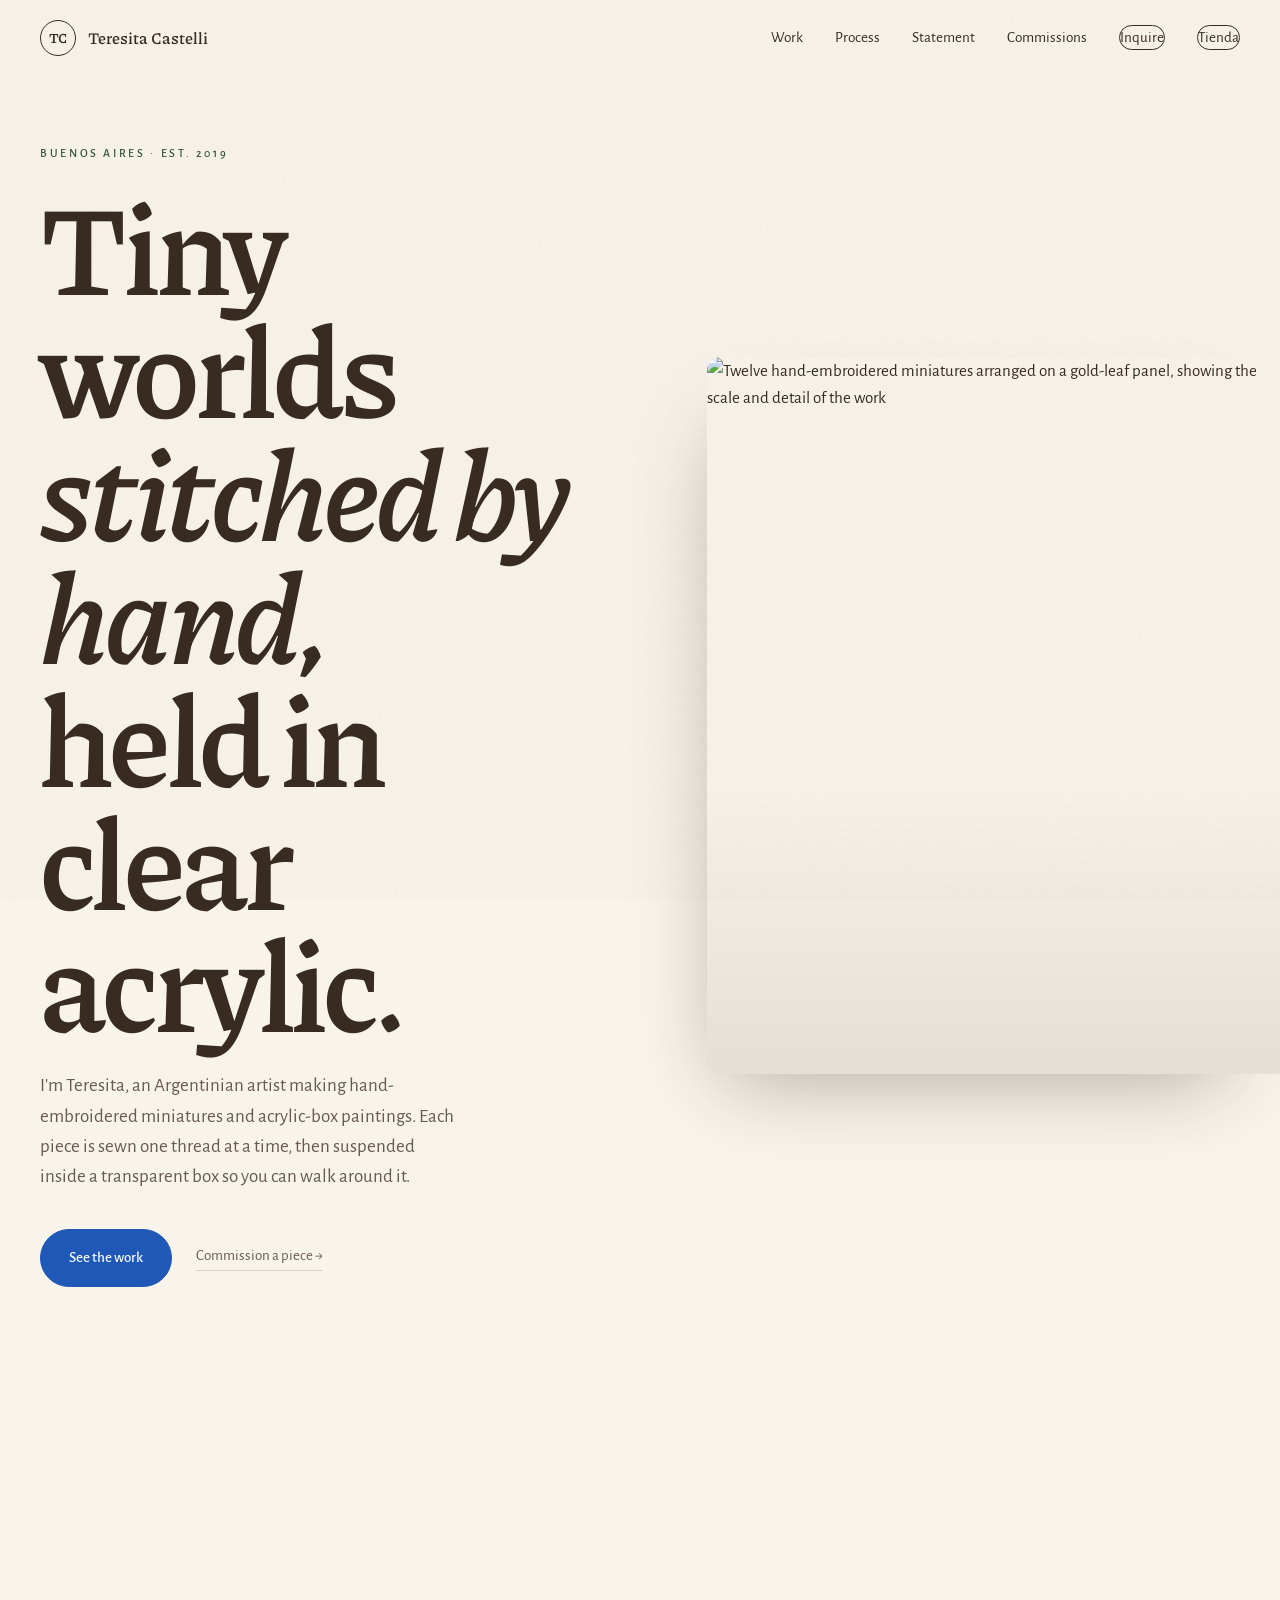
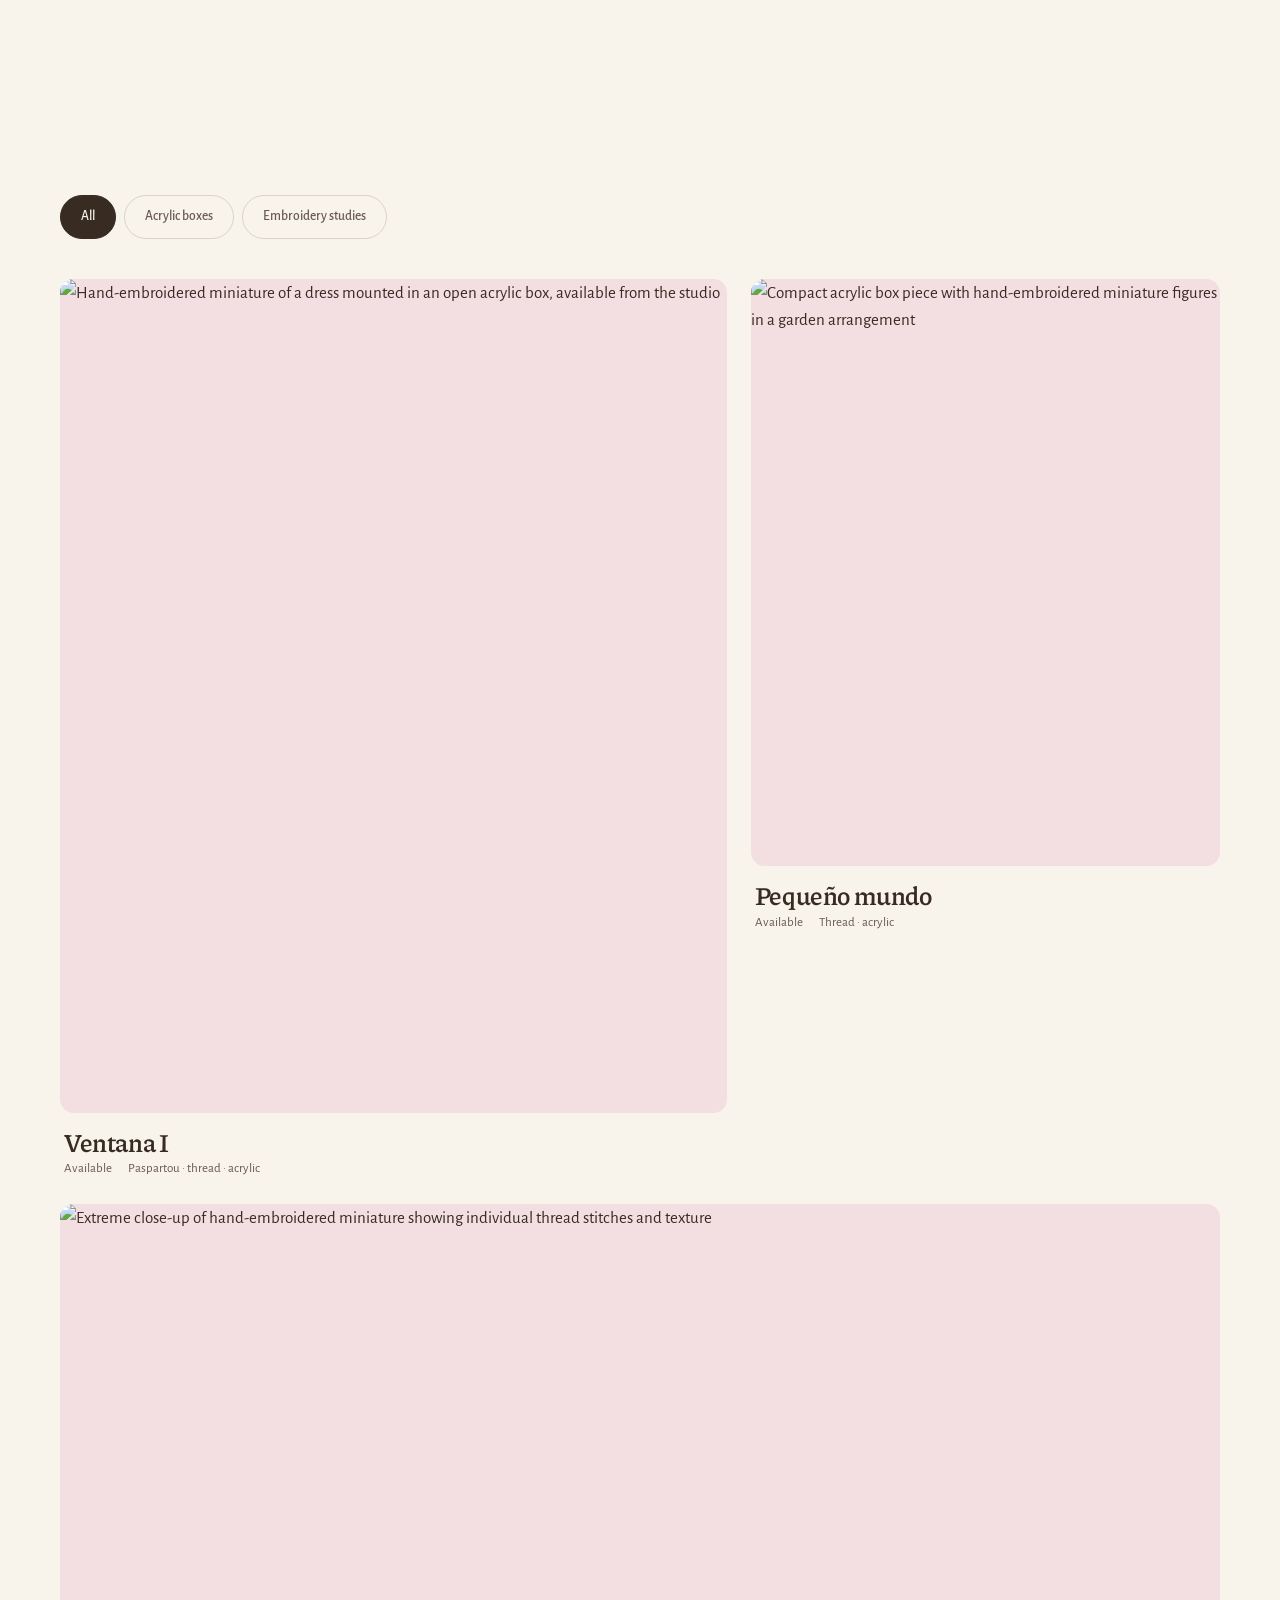
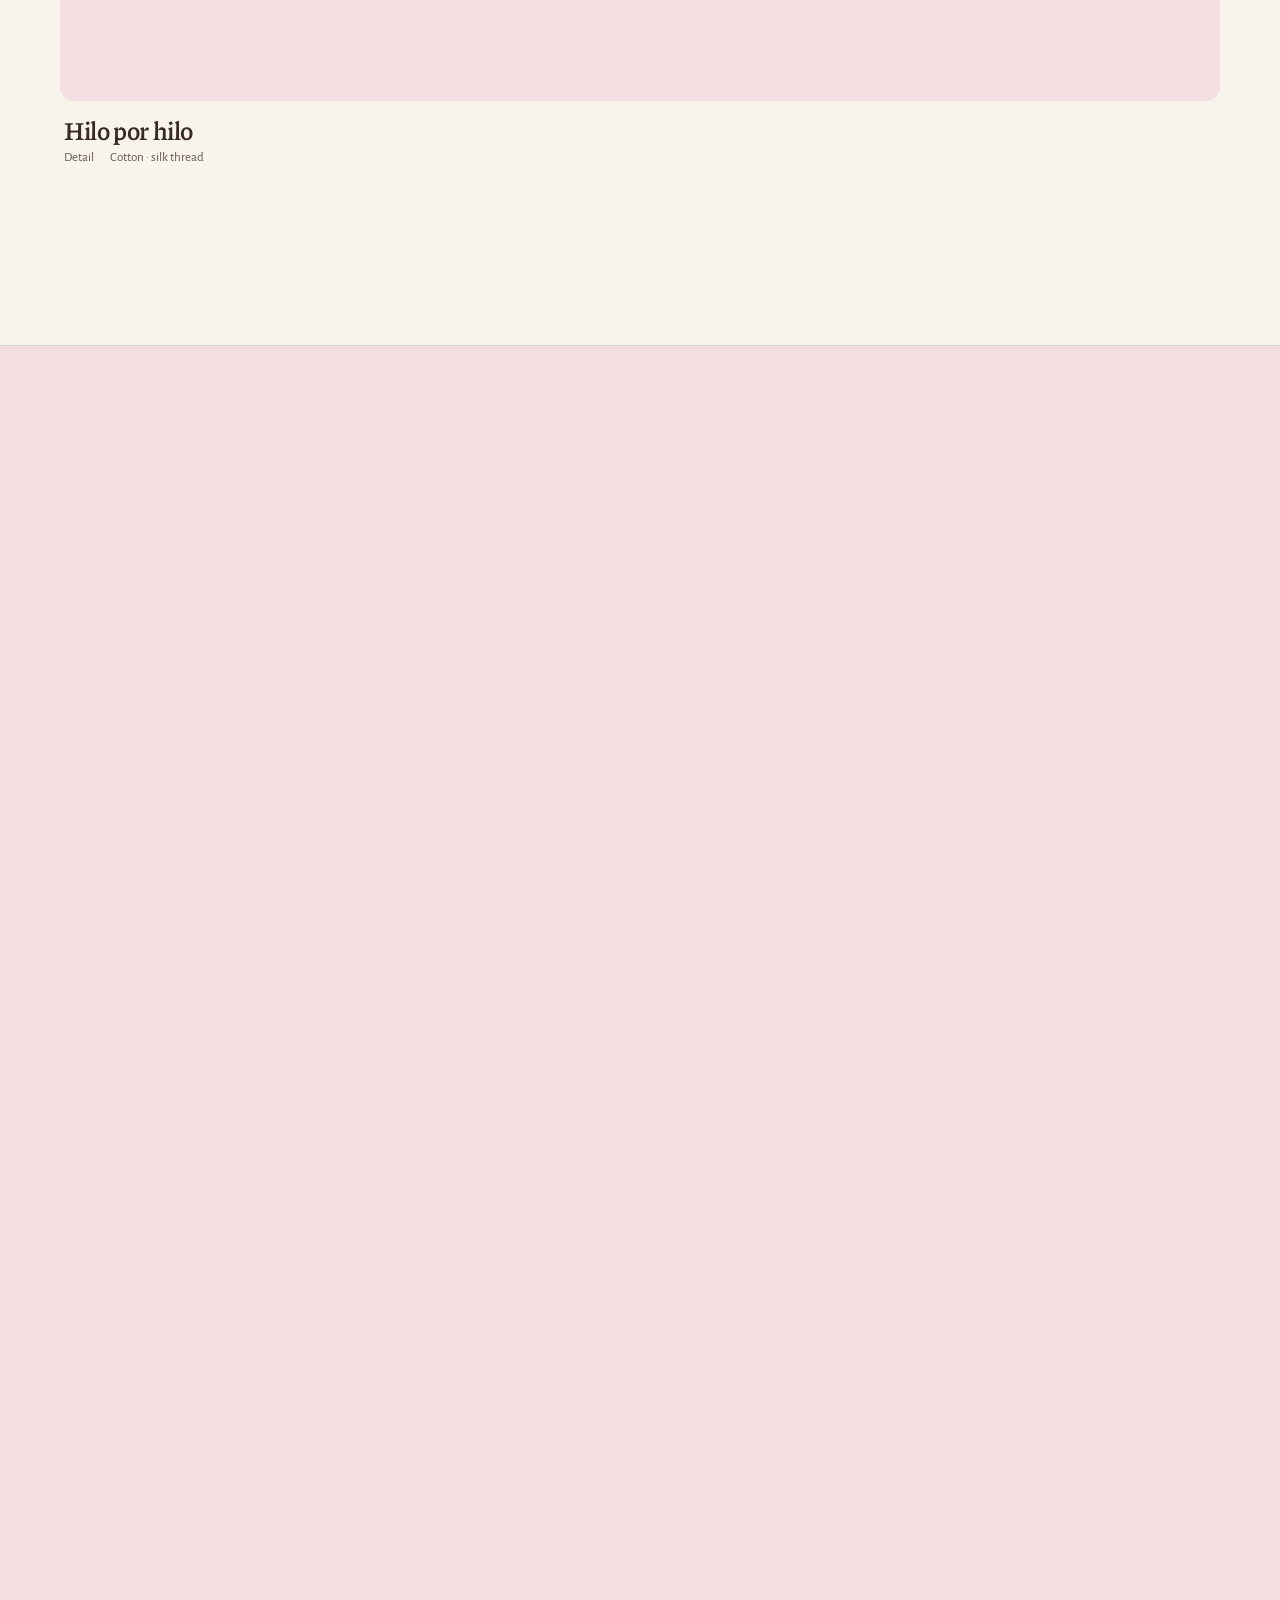
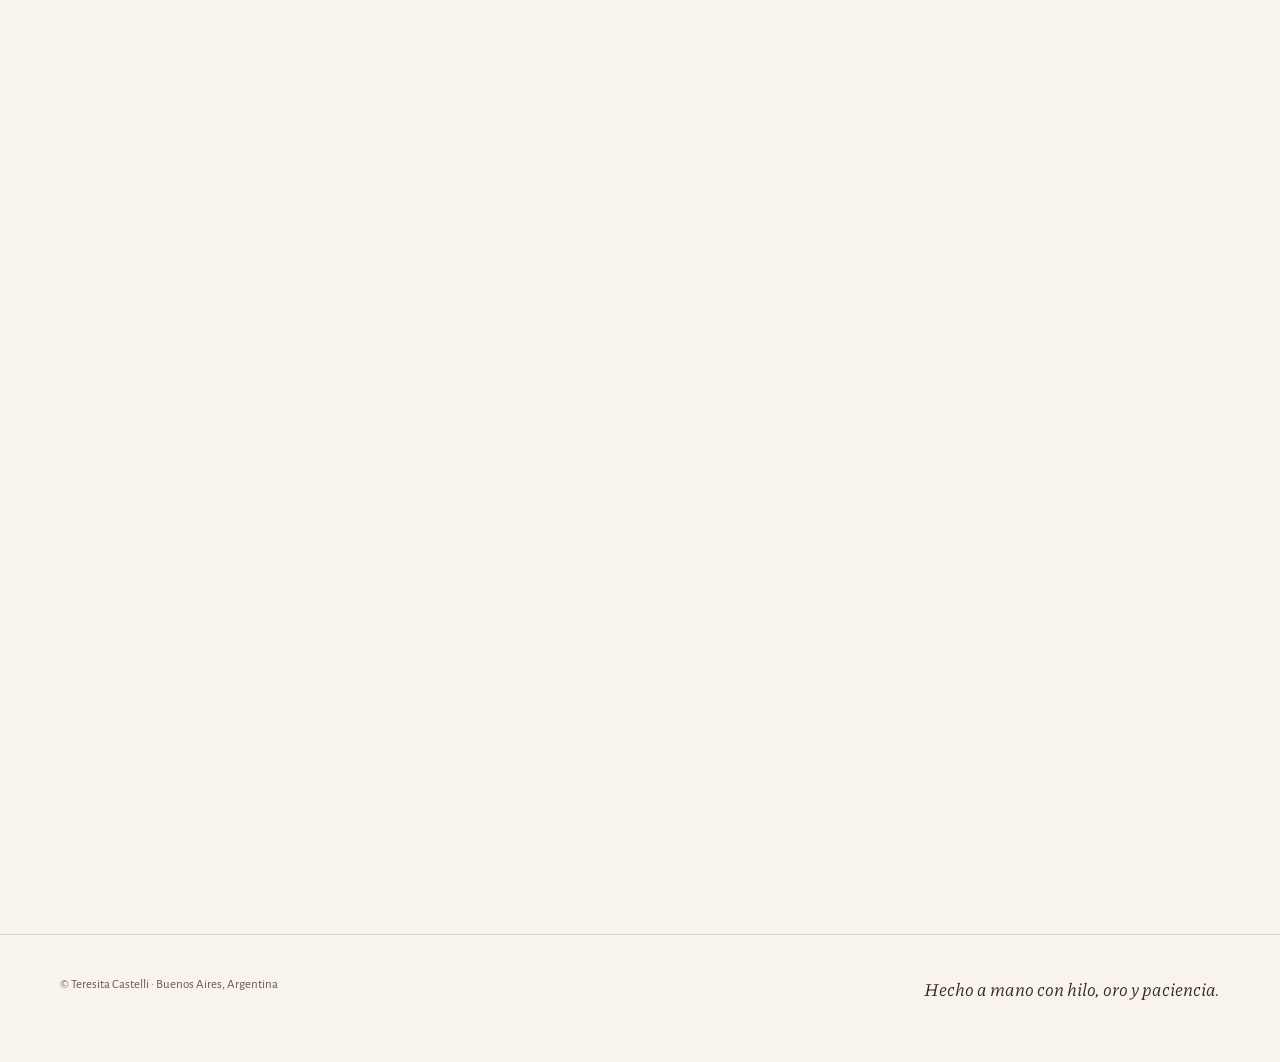
==== commit 0f8291d9: "bolder" ====
--- a/index.html
+++ b/index.html
@@ -12,7 +12,7 @@
 
   <meta property="og:title" content="Teresita Castelli · Hand-embroidered miniatures in acrylic">
   <meta property="og:description" content="Tiny embroidered worlds held in clear acrylic. Originals and bespoke commissions from Buenos Aires.">
-  <meta property="og:image" content="assets/images/fotos%20de%20arte/Proceso/piece-gold-leaf-overhead.jpg">
+  <meta property="og:image" content="assets/images/fotos-de-arte/Proceso/piece-gold-leaf-overhead.jpg">
   <meta property="og:type" content="website">
   <meta name="twitter:card" content="summary_large_image">
 
@@ -20,6 +20,8 @@
   <link rel="stylesheet" href="styles.css">
 </head>
 <body>
+
+  <a href="#main-content" class="skip-link">Skip to content</a>
 
   <nav class="nav" id="nav">
     <a href="#home" class="nav__brand">
@@ -35,18 +37,18 @@
       <li><a href="#statement">Statement</a></li>
       <li><a href="#commissions">Commissions</a></li>
       <li><a href="#contact" class="nav__cta">Inquire</a></li>
-      <li><a href="https://tienda.tesistudio.com" target="_blank" rel="noopener" class="nav__cta">Tienda 🛒</a></li>
+      <li><a href="https://tienda.tesistudio.com" target="_blank" rel="noopener" class="nav__cta">Tienda</a></li>
     </ul>
   </nav>
 
-  <main>
+  <main id="main-content">
 
     <!-- HERO -->
-    <section class="hero" id="home">
+    <section class="hero" id="home" aria-labelledby="hero-title">
       <div class="hero__grain" aria-hidden="true"></div>
       <div class="hero__inner container">
         <p class="eyebrow">Buenos Aires · est. 2019</p>
-        <h1 class="hero__title">
+        <h1 class="hero__title" id="hero-title">
           Tiny worlds<br>
           <em>stitched by hand,</em><br>
           held in clear acrylic.
@@ -59,17 +61,17 @@
           <a href="#commissions" class="hero__text-link">Commission a piece →</a>
         </div>
       </div>
-      <figure class="hero__video">
+      <figure class="hero__media">
         <img src="assets/images/fotos%20de%20arte/Detalles%20de%20Modelos/ED6FA2C1-8CCB-475E-A2F0-AF62BB4CF111.JPG" alt="Twelve hand-embroidered miniatures arranged on a gold-leaf panel, showing the scale and detail of the work" loading="eager">
       </figure>
     </section>
 
     <!-- WORK -->
-    <section class="work" id="work">
+    <section class="work" id="work" aria-labelledby="work-title">
       <div class="container">
         <header class="section-header animate-on-scroll">
           <p class="eyebrow">Selected work</p>
-          <h2 class="section-title">Pieces from the studio</h2>
+          <h2 class="section-title" id="work-title">Pieces from the studio</h2>
           <p class="section-lede">Each work is one-of-a-kind. Embroidered miniatures: figures, garments, small talismans, mounted on gold leaf and floated inside a handmade clear acrylic box. No two are the same size, and no two are ever repeated.</p>
         </header>
 
@@ -143,10 +145,10 @@
     </section>
 
     <!-- PROCESS -->
-    <section class="process" id="process">
+    <section class="process" id="process" aria-labelledby="process-title">
       <div class="container process__header animate-on-scroll">
         <p class="eyebrow">Process</p>
-        <h2 class="section-title">Slow work,<br>in small rooms.</h2>
+        <h2 class="section-title" id="process-title">Slow work,<br>in small rooms.</h2>
         <p>Each piece begins with a thread and a drawing. The miniatures are embroidered by hand on cotton or silk, sometimes barely two centimeters across. Once finished, they're mounted on gold-leafed panels and sealed inside a custom-cut acrylic box.</p>
         <p>Nothing is printed. Nothing is batched. A single work takes between two weeks and three months to finish.</p>
       </div>
@@ -180,15 +182,15 @@
     </section>
 
     <!-- STATEMENT -->
-    <section class="statement" id="statement">
+    <section class="statement" id="statement" aria-labelledby="statement-title">
       <div class="container statement__grid">
         <figure class="statement__photo animate-on-scroll">
           <img src="assets/images/fotos%20de%20arte/Foto%20de%20Teresita%20la%20artista/99ADE429-FB7D-4290-9FAF-ADF149D477F1.JPG" alt="Teresita Castelli, artist from Buenos Aires, in her studio" loading="lazy">
         </figure>
         <div class="statement__text animate-on-scroll">
           <p class="eyebrow">Statement</p>
-          <h2 class="section-title">Teresita Castelli</h2>
-          <p>My work begins with a needle, a thread, and a memory that may or may not have happened.</p>
+          <h2 class="section-title" id="statement-title">Teresita Castelli</h2>
+          <p class="statement__opening">My work begins with a needle, a thread, and a memory that may or may not have happened.</p>
           <p>I embroider miniature worlds — small scenes suspended between what I remember and what I imagine. Each piece is hand-stitched, built slowly, detail by detail, carrying the quiet weight of intimate time.</p>
           <p>The acrylic dome that holds each work is not merely a frame. It has physical presence — weight, dimension — yet reads as light and transparent. It draws a real boundary around what lives inside, preserving these worlds intact, sheltered from dust and from forgetting.</p>
           <p>I make things that ask to be looked at closely. Things that feel private, almost secret — as if you've stumbled upon something not meant for everyone.</p>
@@ -198,11 +200,11 @@
     </section>
 
     <!-- COMMISSIONS -->
-    <section class="commissions" id="commissions">
+    <section class="commissions" id="commissions" aria-labelledby="commissions-title">
       <div class="container">
         <header class="section-header animate-on-scroll">
           <p class="eyebrow">Bespoke</p>
-          <h2 class="section-title">Commissions</h2>
+          <h2 class="section-title" id="commissions-title">Commissions</h2>
           <p class="section-lede">Tell me about the place it will live, the story you want held inside it, and the size. I'll propose a palette and a concept, and we go from there.</p>
         </header>
         <div class="commissions__stories">
@@ -229,7 +231,7 @@
     </section>
 
     <!-- CONTACT -->
-    <section class="contact" id="contact">
+    <section class="contact" id="contact" aria-labelledby="contact-title">
       <div class="container contact__grid">
         <figure class="contact__video animate-on-scroll">
           <video
@@ -240,7 +242,7 @@
         </figure>
         <div class="contact__inner animate-on-scroll">
           <p class="eyebrow">Contact</p>
-          <h2 class="contact__title">Let's make<br>something small<br><em>and unforgettable.</em></h2>
+          <h2 class="contact__title" id="contact-title">Let's make<br>something small<br><em>and unforgettable.</em></h2>
           <p class="contact__lede">For acquiring a piece, commissioning a new one, or exhibiting the work, write to me directly. I reply to every message personally.</p>
           <a href="mailto:teresitagcastelli@gmail.com" class="contact__email">teresitagcastelli@gmail.com</a>
           <ul class="contact__links">
--- a/styles.css
+++ b/styles.css
@@ -14,11 +14,9 @@
 
   --accent:       oklch(48% 0.16 260);     /* cobalt blue — the one thread */
   --accent-hover: oklch(38% 0.14 260);     /* cobalt dark */
-  --pink:         oklch(58% 0.1 350);      /* soft fuchsia — primary */
   --moss:         oklch(42% 0.065 145);    /* dark moss — primary */
   --terracotta:   oklch(55% 0.12 45);      /* oxide orange — secondary */
   --sage:         oklch(68% 0.05 150);     /* sage green — secondary */
-  --teal:         oklch(60% 0.06 170);     /* eucalyptus — secondary */
   --taupe:        oklch(60% 0.035 55);     /* warm neutral */
 
   /* Typography — Argentine type foundry */
@@ -26,7 +24,7 @@
   --font-body:    'Alegreya Sans', -apple-system, system-ui, sans-serif;
 
   /* Scale — 1.25 ratio (major third) */
-  --text-hero:    clamp(3rem, 9vw, 7.5rem);
+  --text-hero:    clamp(3.5rem, 10vw, 9rem);
   --text-h2:      clamp(2rem, 5vw, 3.75rem);
   --text-h3:      clamp(1.25rem, 2vw, 1.625rem);
   --text-body:    1.0625rem;
@@ -64,8 +62,26 @@
 button { font: inherit; background: none; border: 0; cursor: pointer; color: inherit; }
 ul { list-style: none; padding: 0; margin: 0; }
 h1,h2,h3,h4 { font-family: var(--font-display); font-weight: 600; line-height: 1.05; margin: 0; letter-spacing: -0.015em; }
-em { font-style: italic; font-family: var(--font-display); }
+h1 em, h2 em, h3 em, h4 em { font-style: italic; font-family: var(--font-display); }
 p  { margin: 0 0 1em; }
+
+/* Skip link — accessible bypass */
+.skip-link {
+  position: absolute;
+  top: -100%;
+  left: 1rem;
+  padding: 0.75rem 1.5rem;
+  background: var(--accent);
+  color: oklch(98% 0.005 260);
+  font-size: 0.875rem;
+  font-weight: 500;
+  border-radius: 0 0 var(--radius) var(--radius);
+  z-index: 200;
+  transition: top var(--t-fast);
+}
+.skip-link:focus {
+  top: 0;
+}
 
 /* Focus — cobalt thread for keyboard users */
 :focus-visible {
@@ -136,6 +152,8 @@
   transition: width var(--t);
 }
 .nav__links a:hover::after { width: 100%; }
+.nav__links a.is-active:not(.nav__cta) { color: var(--accent); }
+.nav__links a.is-active:not(.nav__cta)::after { width: 100%; }
 .nav__cta {
   padding: .625rem 1.25rem;
   border: 1.5px solid var(--text);
@@ -170,7 +188,7 @@
   padding: 9rem 0 5rem;
   display: grid;
   grid-template-columns: 1.15fr 1fr;
-  align-items: start;
+  align-items: center;
   gap: 3rem;
   overflow: hidden;
 }
@@ -185,7 +203,7 @@
   z-index: 1;
   padding-right: 2rem;
 }
-.hero__video { position: relative; z-index: 1; }
+.hero__media { position: relative; z-index: 1; }
 .hero__title {
   font-size: var(--text-hero);
   line-height: .96;
@@ -212,22 +230,22 @@
   border-color: var(--text);
 }
 
-/* Hero image */
-.hero__video {
+/* Hero image — bleeds to viewport edge */
+.hero__media {
   position: relative;
-  margin: 0 clamp(1rem, 4vw, 3rem) 0 0;
+  margin: 0;
   aspect-ratio: 4/5;
-  border-radius: var(--radius-lg);
+  border-radius: var(--radius-lg) 0 0 var(--radius-lg);
   overflow: hidden;
-  box-shadow: 0 40px 80px -40px oklch(30% 0.025 55 / 0.4);
-}
-.hero__video::after {
+  box-shadow: -20px 40px 80px -40px oklch(30% 0.025 55 / 0.4);
+}
+.hero__media::after {
   content: ""; position: absolute; inset: 0;
   background: linear-gradient(180deg, transparent 60%, oklch(30% 0.02 55 / 0.10));
   pointer-events: none;
 }
-.hero__video video,
-.hero__video img {
+.hero__media video,
+.hero__media img {
   width: 100%;
   height: 100%;
   object-fit: cover;
@@ -236,7 +254,7 @@
 
 @media (max-width: 900px) {
   .hero { grid-template-columns: 1fr; padding-top: 7rem; gap: 2.5rem; align-items: start; }
-  .hero__video { transform: none; margin: 0; aspect-ratio: 4/3; }
+  .hero__media { transform: none; margin: 0; aspect-ratio: 4/3; border-radius: var(--radius-lg); }
   .hero__inner { padding-top: 0; }
 }
 
@@ -388,10 +406,14 @@
 
 .process__moments {
   display: grid;
-  grid-template-columns: repeat(4, 1fr);
+  grid-template-columns: repeat(3, 1fr);
   gap: 1.25rem;
   margin-top: clamp(2.5rem, 5vw, 4rem);
 }
+.process__moment:nth-child(1) { grid-column: span 2; }
+.process__moment:nth-child(1) .process__moment-media { aspect-ratio: 5/4; }
+.process__moment:nth-child(4) { grid-column: span 2; }
+.process__moment:nth-child(4) .process__moment-media { aspect-ratio: 5/4; }
 .process__moment-media {
   aspect-ratio: 3/4;
   border-radius: var(--radius);
@@ -432,6 +454,10 @@
     grid-template-columns: repeat(2, 1fr);
     gap: 1rem;
   }
+  .process__moment:nth-child(1) { grid-column: span 2; }
+  .process__moment:nth-child(1) .process__moment-media { aspect-ratio: 16/9; }
+  .process__moment:nth-child(4) { grid-column: span 1; }
+  .process__moment:nth-child(4) .process__moment-media { aspect-ratio: 3/4; }
 }
 
 /* ── Statement (formerly About) ── */
@@ -447,11 +473,21 @@
   aspect-ratio: 3/4;
   border-radius: var(--radius-lg);
   overflow: hidden;
-  transform: rotate(-1.2deg);
-  box-shadow: 0 30px 60px -30px oklch(30% 0.025 55 / 0.35);
+  transform: rotate(-2.5deg);
+  box-shadow: 0 40px 80px -30px oklch(30% 0.025 55 / 0.45);
 }
 .statement__photo img { width: 100%; height: 100%; object-fit: cover; }
 .statement__text p { color: var(--text-muted); max-width: 56ch; }
+.statement__opening {
+  font-family: var(--font-display);
+  font-size: clamp(1.5rem, 3vw, 2.25rem);
+  font-weight: 400;
+  font-style: italic;
+  line-height: 1.3;
+  color: var(--text);
+  max-width: 48ch;
+  margin-bottom: 1.5rem;
+}
 .statement__text .section-title { margin-bottom: 1.25rem; }
 .statement__text .btn { margin-top: 1rem; }
 @media (max-width: 900px) {
@@ -478,11 +514,12 @@
   border-top: 1px solid var(--rule);
 }
 .commission-story .eyebrow {
-  color: var(--taupe);
+  color: var(--text-muted);
   margin-bottom: 0.75rem;
 }
 .commission-story h3 {
-  font-size: var(--text-h3);
+  font-size: clamp(1.5rem, 3vw, 2.25rem);
+  line-height: 1.15;
   margin-bottom: 0.75rem;
 }
 .commission-story p:last-child {
@@ -517,7 +554,7 @@
 }
 .contact__inner { max-width: 880px; }
 .contact__title {
-  font-size: clamp(2.5rem, 7vw, 5.5rem);
+  font-size: clamp(2.75rem, 8vw, 6.5rem);
   line-height: 1;
   margin: 0 0 2rem;
 }
@@ -545,7 +582,27 @@
   color: var(--text-muted);
 }
 .footer__inner { display: flex; justify-content: space-between; flex-wrap: wrap; gap: 1rem; }
-.footer__sig { font-family: var(--font-display); font-style: italic; }
+.footer__sig { font-family: var(--font-display); font-style: italic; font-size: 1.125rem; color: var(--text); }
+
+/* ── Hero entrance choreography ── */
+@keyframes hero-in {
+  from { opacity: 0; transform: translateY(12px); }
+  to   { opacity: 1; transform: translateY(0); }
+}
+.hero__inner > * {
+  opacity: 0;
+  animation: hero-in .8s var(--ease) forwards;
+}
+.hero__inner > *:nth-child(1) { animation-delay: .1s; }
+.hero__inner > *:nth-child(2) { animation-delay: .25s; }
+.hero__inner > *:nth-child(3) { animation-delay: .45s; }
+.hero__inner > *:nth-child(4) { animation-delay: .6s; }
+
+.hero__media {
+  opacity: 0;
+  animation: hero-in 1s var(--ease) forwards;
+  animation-delay: .3s;
+}
 
 /* ── Scroll animations — gentle opacity only ── */
 .animate-on-scroll { opacity: 0; transform: translateY(8px); transition: opacity var(--t-slow), transform var(--t-slow); }
@@ -559,6 +616,7 @@
     scroll-behavior: auto !important;
   }
   .animate-on-scroll { opacity: 1; transform: none; }
+  .hero__inner > *, .hero__media { opacity: 1; animation: none; }
 }
 
 /* ── Small screen polish (≤ 600px) ── */
@@ -568,7 +626,7 @@
     padding-bottom: 2.5rem;
     gap: 2rem;
   }
-  .hero__video { aspect-ratio: 4/5; }
+  .hero__media { aspect-ratio: 4/5; }
   .hero__ctas { flex-wrap: nowrap; }
   .hero__ctas .btn { padding: .75rem 1.1rem; font-size: .85rem; white-space: nowrap; }
   .hero__text-link { font-size: .85rem; }
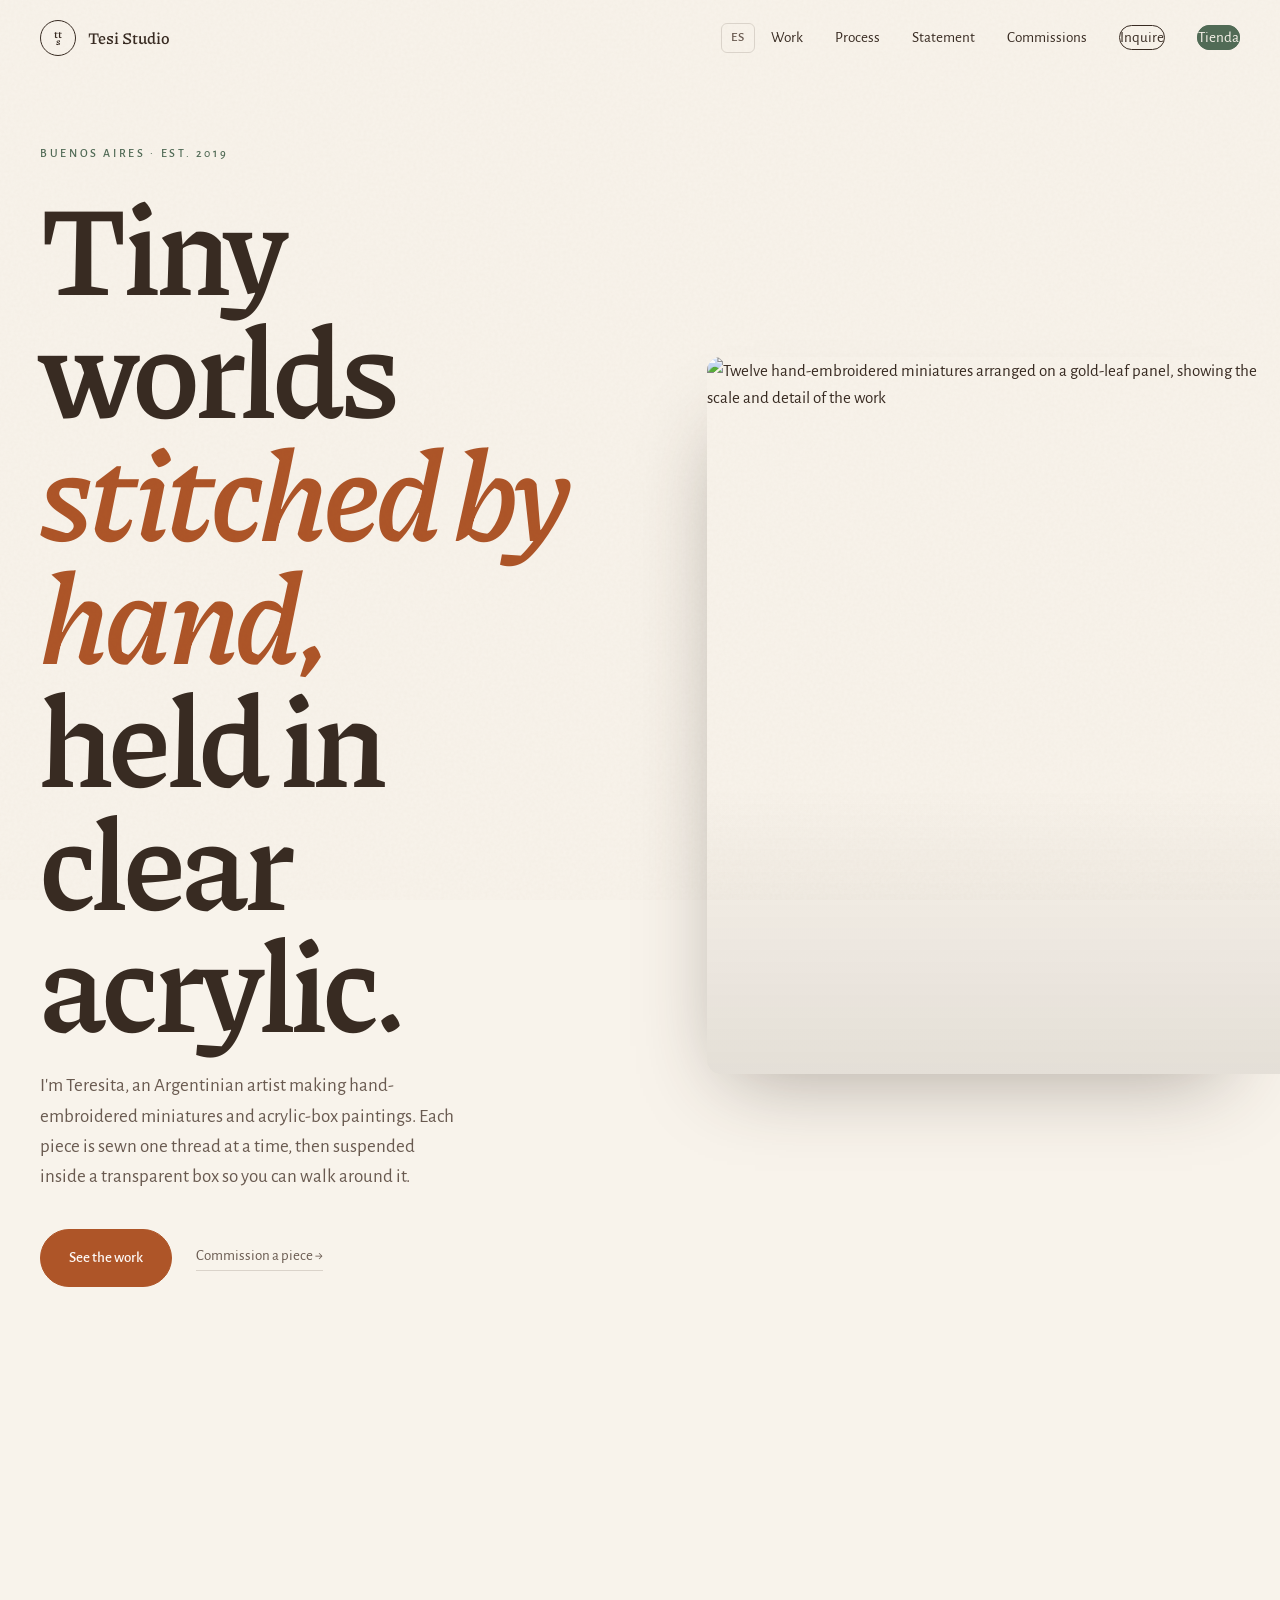
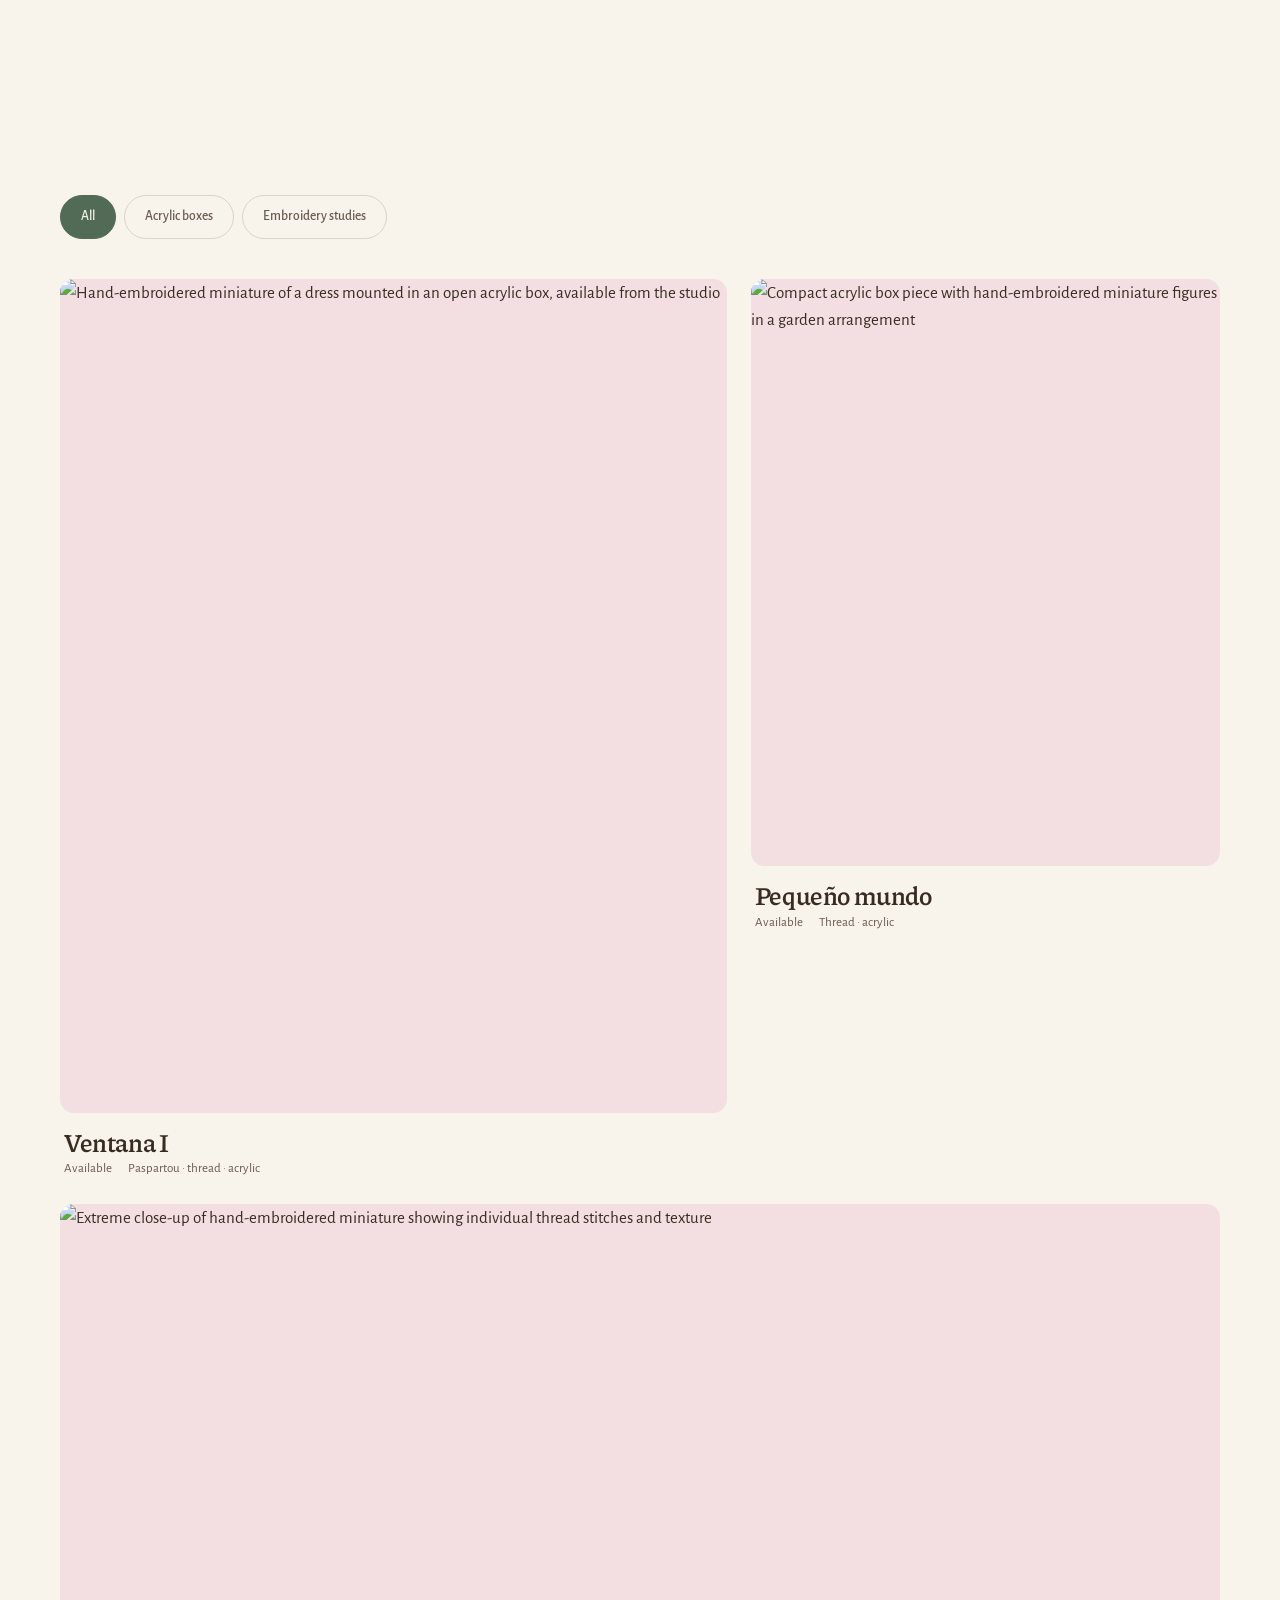
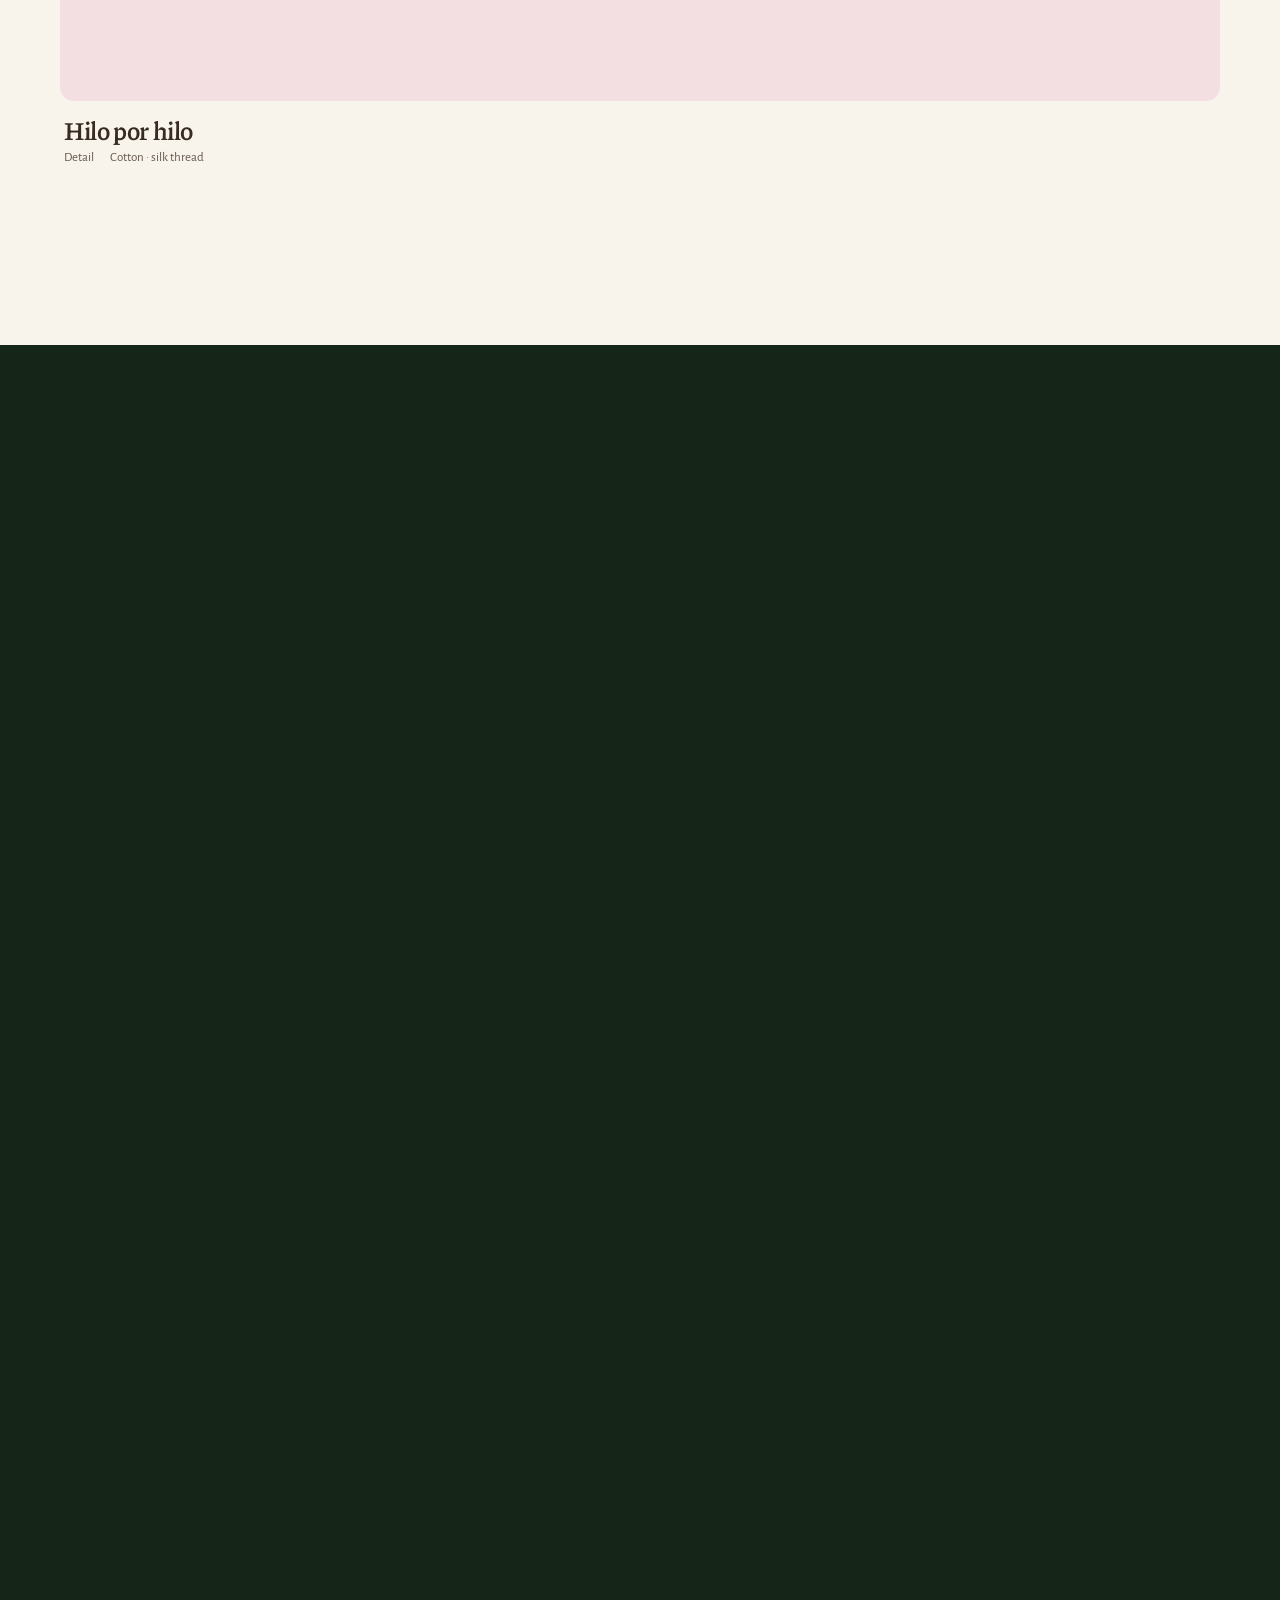
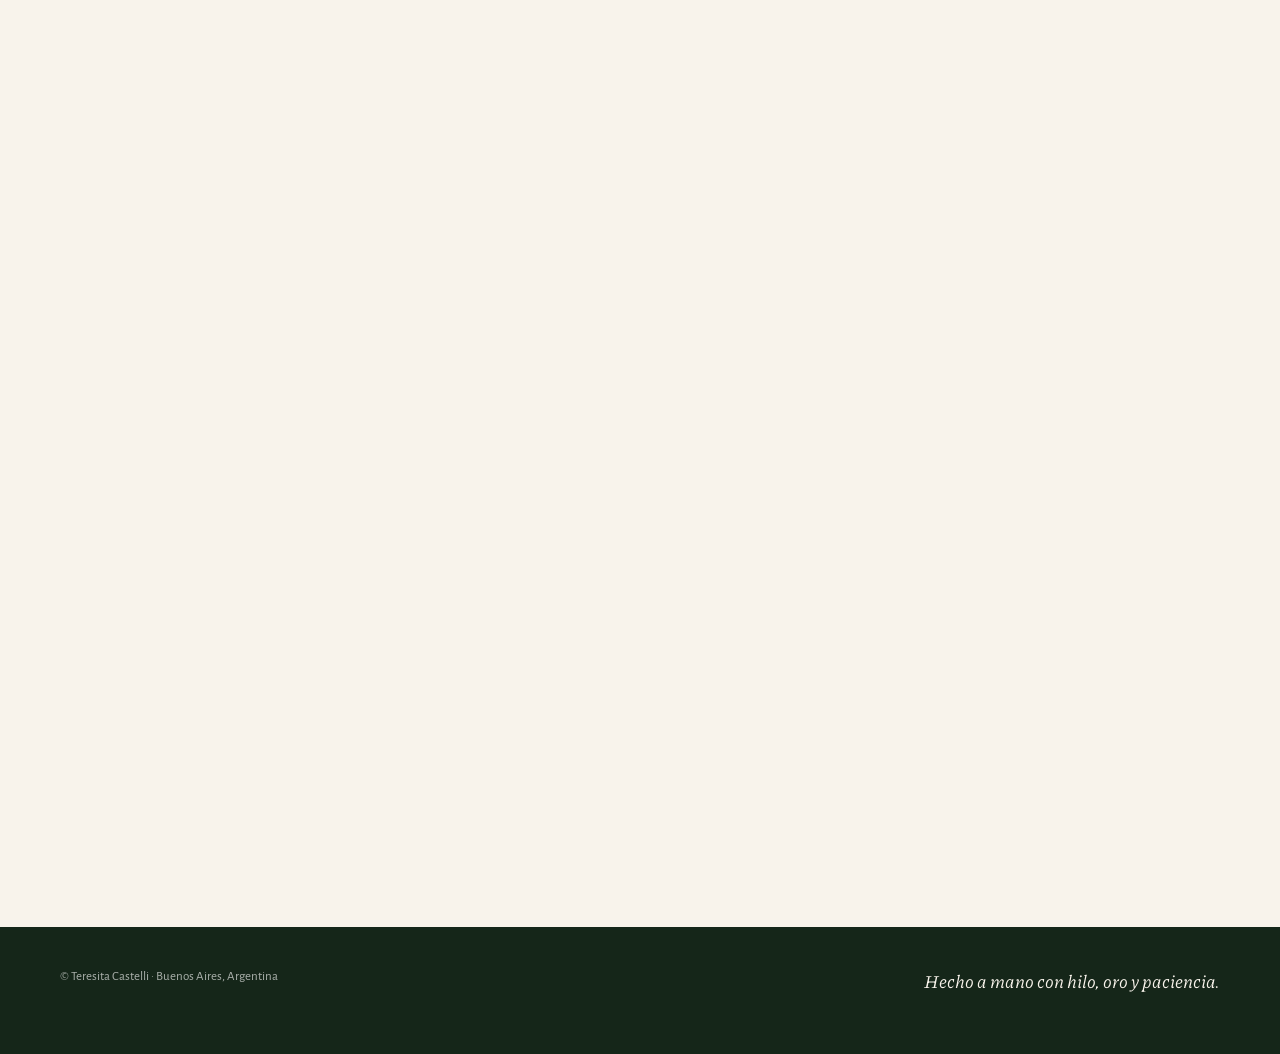
==== commit 92d49e4b: "idioma" ====
--- a/index.html
+++ b/index.html
@@ -3,8 +3,8 @@
 <head>
   <meta charset="UTF-8">
   <meta name="viewport" content="width=device-width, initial-scale=1.0">
-  <title>Teresita Castelli · Hand-embroidered miniatures in acrylic</title>
-  <meta name="description" content="Teresita Castelli is an Argentinian artist making delicate hand-embroidered miniatures encased in clear acrylic boxes. Originals and bespoke commissions.">
+  <title data-i18n="meta.title">Teresita Castelli · Hand-embroidered miniatures in acrylic</title>
+  <meta name="description" data-i18n-attr="content:meta.description" content="Teresita Castelli is an Argentinian artist making delicate hand-embroidered miniatures encased in clear acrylic boxes. Originals and bespoke commissions.">
 
   <link rel="preconnect" href="https://fonts.googleapis.com">
   <link rel="preconnect" href="https://fonts.gstatic.com" crossorigin>
@@ -21,23 +21,26 @@
 </head>
 <body>
 
-  <a href="#main-content" class="skip-link">Skip to content</a>
+  <a href="#main-content" class="skip-link" data-i18n="skip">Skip to content</a>
 
   <nav class="nav" id="nav">
     <a href="#home" class="nav__brand">
-      <span class="nav__mark">TC</span>
-      <span class="nav__name">Teresita Castelli</span>
+      <span class="nav__mark"><span class="nav__mark-top">tt</span><span class="nav__mark-bot">s</span></span>
+      <span class="nav__name">Tesi Studio</span>
     </a>
+    <button class="lang-toggle" id="lang-toggle" aria-label="Switch language">
+      <span class="lang-toggle__label">ES</span>
+    </button>
     <button class="nav__toggle" id="nav-toggle" aria-label="Open menu" aria-expanded="false">
       <span></span><span></span><span></span>
     </button>
     <ul class="nav__links" id="nav-links">
-      <li><a href="#work">Work</a></li>
-      <li><a href="#process">Process</a></li>
-      <li><a href="#statement">Statement</a></li>
-      <li><a href="#commissions">Commissions</a></li>
-      <li><a href="#contact" class="nav__cta">Inquire</a></li>
-      <li><a href="https://tienda.tesistudio.com" target="_blank" rel="noopener" class="nav__cta">Tienda</a></li>
+      <li><a href="#work" data-i18n="nav.work">Work</a></li>
+      <li><a href="#process" data-i18n="nav.process">Process</a></li>
+      <li><a href="#statement" data-i18n="nav.statement">Statement</a></li>
+      <li><a href="#commissions" data-i18n="nav.commissions">Commissions</a></li>
+      <li><a href="#contact" class="nav__cta" data-i18n="nav.inquire">Inquire</a></li>
+      <li><a href="https://tienda.tesistudio.com" target="_blank" rel="noopener" class="nav__cta nav__cta--shop" data-i18n="nav.shop">Tienda</a></li>
     </ul>
   </nav>
 
@@ -47,18 +50,18 @@
     <section class="hero" id="home" aria-labelledby="hero-title">
       <div class="hero__grain" aria-hidden="true"></div>
       <div class="hero__inner container">
-        <p class="eyebrow">Buenos Aires · est. 2019</p>
-        <h1 class="hero__title" id="hero-title">
+        <p class="eyebrow" data-i18n="hero.eyebrow">Buenos Aires · est. 2019</p>
+        <h1 class="hero__title" id="hero-title" data-i18n-html="hero.title">
           Tiny worlds<br>
           <em>stitched by hand,</em><br>
           held in clear acrylic.
         </h1>
-        <p class="hero__lede">
+        <p class="hero__lede" data-i18n="hero.lede">
           I'm Teresita, an Argentinian artist making hand-embroidered miniatures and acrylic-box paintings. Each piece is sewn one thread at a time, then suspended inside a transparent box so you can walk around it.
         </p>
         <div class="hero__ctas">
-          <a href="#work" class="btn btn--primary">See the work</a>
-          <a href="#commissions" class="hero__text-link">Commission a piece →</a>
+          <a href="#work" class="btn btn--primary" data-i18n="hero.cta">See the work</a>
+          <a href="#commissions" class="hero__text-link" data-i18n="hero.link">Commission a piece →</a>
         </div>
       </div>
       <figure class="hero__media">
@@ -70,15 +73,15 @@
     <section class="work" id="work" aria-labelledby="work-title">
       <div class="container">
         <header class="section-header animate-on-scroll">
-          <p class="eyebrow">Selected work</p>
-          <h2 class="section-title" id="work-title">Pieces from the studio</h2>
-          <p class="section-lede">Each work is one-of-a-kind. Embroidered miniatures: figures, garments, small talismans, mounted on gold leaf and floated inside a handmade clear acrylic box. No two are the same size, and no two are ever repeated.</p>
+          <p class="eyebrow" data-i18n="work.eyebrow">Selected work</p>
+          <h2 class="section-title" id="work-title" data-i18n="work.title">Pieces from the studio</h2>
+          <p class="section-lede" data-i18n="work.lede">Each work is one-of-a-kind. Embroidered miniatures: figures, garments, small talismans, mounted on gold leaf and floated inside a handmade clear acrylic box. No two are the same size, and no two are ever repeated.</p>
         </header>
 
         <div class="work__filters" role="tablist">
-          <button class="filter-btn is-active" data-filter="all" role="tab">All</button>
-          <button class="filter-btn" data-filter="acrylic" role="tab">Acrylic boxes</button>
-          <button class="filter-btn" data-filter="embroidery" role="tab">Embroidery studies</button>
+          <button class="filter-btn is-active" data-filter="all" role="tab" data-i18n="work.filterAll">All</button>
+          <button class="filter-btn" data-filter="acrylic" role="tab" data-i18n="work.filterAcrylic">Acrylic boxes</button>
+          <button class="filter-btn" data-filter="embroidery" role="tab" data-i18n="work.filterEmbroidery">Embroidery studies</button>
         </div>
 
         <div class="work__grid" id="work-grid">
@@ -87,18 +90,18 @@
             <div class="project-card__image">
               <img src="assets/images/fotos%20de%20arte/Modelos%20disponibles/b192152a-73b5-4ba8-ac87-ad82403fa179.JPG" alt="Hand-embroidered miniature of a dress mounted in an open acrylic box, available from the studio" loading="lazy">
               <div class="project-card__overlay">
-                <span class="project-card__type">Acrylic (open) box · Available</span>
+                <span class="project-card__type" data-i18n="work.card1Type">Acrylic (open) box · Available</span>
                 <h3 class="project-card__title">Ventana I</h3>
-                <p class="project-card__desc">An available original. Embroidered figures on a gentle textile, ready to travel to its new home.</p>
+                <p class="project-card__desc" data-i18n="work.card1Desc">An available original. Embroidered figures on a gentle textile, ready to travel to its new home.</p>
                 <div class="project-card__links">
-                  <a href="#contact" class="project-link">Inquire →</a>
+                  <a href="#contact" class="project-link" data-i18n="work.inquire">Inquire →</a>
                 </div>
               </div>
             </div>
             <div class="project-card__meta">
               <h3 class="project-card__name">Ventana I</h3>
-              <p class="project-card__tags"><span>Available</span><span>Paspartou · thread · acrylic</span></p>
-              <a href="#contact" class="project-card__inquire">Inquire →</a>
+              <p class="project-card__tags"><span data-i18n="work.card1Tags1">Available</span><span data-i18n="work.card1Tags2">Paspartou · thread · acrylic</span></p>
+              <a href="#contact" class="project-card__inquire" data-i18n="work.inquire">Inquire →</a>
             </div>
           </article>
 
@@ -106,18 +109,18 @@
             <div class="project-card__image">
               <img src="assets/images/fotos%20de%20arte/Modelos%20disponibles/07009AC3-A53A-43A8-A4B1-C1BE04E8B9C1.JPG" alt="Compact acrylic box piece with hand-embroidered miniature figures in a garden arrangement" loading="lazy">
               <div class="project-card__overlay">
-                <span class="project-card__type">Acrylic box · Available</span>
+                <span class="project-card__type" data-i18n="work.card2Type">Acrylic box · Available</span>
                 <h3 class="project-card__title">Pequeño mundo</h3>
-                <p class="project-card__desc">A compact world. Available original ready to hang.</p>
+                <p class="project-card__desc" data-i18n="work.card2Desc">A compact world. Available original ready to hang.</p>
                 <div class="project-card__links">
-                  <a href="#contact" class="project-link">Inquire →</a>
+                  <a href="#contact" class="project-link" data-i18n="work.inquire">Inquire →</a>
                 </div>
               </div>
             </div>
             <div class="project-card__meta">
               <h3 class="project-card__name">Pequeño mundo</h3>
-              <p class="project-card__tags"><span>Available</span><span>Thread · acrylic</span></p>
-              <a href="#contact" class="project-card__inquire">Inquire →</a>
+              <p class="project-card__tags"><span data-i18n="work.card2Tags1">Available</span><span data-i18n="work.card2Tags2">Thread · acrylic</span></p>
+              <a href="#contact" class="project-card__inquire" data-i18n="work.inquire">Inquire →</a>
             </div>
           </article>
 
@@ -125,18 +128,18 @@
             <div class="project-card__image">
               <img src="assets/images/fotos%20de%20arte/Detalles%20de%20Modelos/CE692366-6D35-4AC7-BC40-7F20638D5D55.JPG" alt="Extreme close-up of hand-embroidered miniature showing individual thread stitches and texture" loading="lazy">
               <div class="project-card__overlay">
-                <span class="project-card__type">Embroidery detail</span>
+                <span class="project-card__type" data-i18n="work.card3Type">Embroidery detail</span>
                 <h3 class="project-card__title">Hilo por hilo</h3>
-                <p class="project-card__desc">Each miniature stitched thread by thread. Up close, the scale of the work reveals itself.</p>
+                <p class="project-card__desc" data-i18n="work.card3Desc">Each miniature stitched thread by thread. Up close, the scale of the work reveals itself.</p>
                 <div class="project-card__links">
-                  <a href="#contact" class="project-link">Inquire →</a>
+                  <a href="#contact" class="project-link" data-i18n="work.inquire">Inquire →</a>
                 </div>
               </div>
             </div>
             <div class="project-card__meta">
               <h3 class="project-card__name">Hilo por hilo</h3>
-              <p class="project-card__tags"><span>Detail</span><span>Cotton · silk thread</span></p>
-              <a href="#contact" class="project-card__inquire">Inquire →</a>
+              <p class="project-card__tags"><span data-i18n="work.card3Tags1">Detail</span><span data-i18n="work.card3Tags2">Cotton · silk thread</span></p>
+              <a href="#contact" class="project-card__inquire" data-i18n="work.inquire">Inquire →</a>
             </div>
           </article>
 
@@ -147,10 +150,10 @@
     <!-- PROCESS -->
     <section class="process" id="process" aria-labelledby="process-title">
       <div class="container process__header animate-on-scroll">
-        <p class="eyebrow">Process</p>
-        <h2 class="section-title" id="process-title">Slow work,<br>in small rooms.</h2>
-        <p>Each piece begins with a thread and a drawing. The miniatures are embroidered by hand on cotton or silk, sometimes barely two centimeters across. Once finished, they're mounted on gold-leafed panels and sealed inside a custom-cut acrylic box.</p>
-        <p>Nothing is printed. Nothing is batched. A single work takes between two weeks and three months to finish.</p>
+        <p class="eyebrow" data-i18n="process.eyebrow">Process</p>
+        <h2 class="section-title" id="process-title" data-i18n-html="process.title">Slow work,<br>in small rooms.</h2>
+        <p data-i18n="process.p1">Each piece begins with a thread and a drawing. The miniatures are embroidered by hand on cotton or silk, sometimes barely two centimeters across. Once finished, they're mounted on gold-leafed panels and sealed inside a custom-cut acrylic box.</p>
+        <p data-i18n="process.p2">Nothing is printed. Nothing is batched. A single work takes between two weeks and three months to finish.</p>
       </div>
 
       <div class="container process__moments animate-on-scroll">
@@ -158,25 +161,25 @@
           <div class="process__moment-media">
             <video src="assets/video/card-encaje.mp4" poster="assets/video/card-encaje-poster.jpg" muted loop playsinline autoplay aria-label="Video of hand embroidery in progress"></video>
           </div>
-          <p class="process__moment-label"><span>01</span> Encaje</p>
+          <p class="process__moment-label"><span>01</span> <span data-i18n="process.step1">Encaje</span></p>
         </div>
         <div class="process__moment">
           <div class="process__moment-media">
             <img src="assets/images/fotos%20de%20arte/Clientes/client%20camilla-installing-box.jpg" alt="Camilla installing the acrylic box on the wall" loading="lazy">
           </div>
-          <p class="process__moment-label"><span>02</span> Montaje</p>
+          <p class="process__moment-label"><span>02</span> <span data-i18n="process.step2">Montaje</span></p>
         </div>
         <div class="process__moment">
           <div class="process__moment-media">
             <img src="assets/images/fotos%20de%20arte/Proceso/piece-wrapped-yellow-net.jpg" alt="Finished piece wrapped in yellow net, ready to ship" loading="lazy">
           </div>
-          <p class="process__moment-label"><span>03</span> Envío</p>
+          <p class="process__moment-label"><span>03</span> <span data-i18n="process.step3">Envío</span></p>
         </div>
         <div class="process__moment">
           <div class="process__moment-media">
             <img src="assets/images/fotos%20de%20arte/unboxing/piece-wrapped-package-front.jpg" alt="The finished piece in its packaging box, ready to be opened" loading="lazy">
           </div>
-          <p class="process__moment-label"><span>04</span> El paquete</p>
+          <p class="process__moment-label"><span>04</span> <span data-i18n="process.step4">El paquete</span></p>
         </div>
       </div>
     </section>
@@ -188,13 +191,13 @@
           <img src="assets/images/fotos%20de%20arte/Foto%20de%20Teresita%20la%20artista/99ADE429-FB7D-4290-9FAF-ADF149D477F1.JPG" alt="Teresita Castelli, artist from Buenos Aires, in her studio" loading="lazy">
         </figure>
         <div class="statement__text animate-on-scroll">
-          <p class="eyebrow">Statement</p>
-          <h2 class="section-title" id="statement-title">Teresita Castelli</h2>
-          <p class="statement__opening">My work begins with a needle, a thread, and a memory that may or may not have happened.</p>
-          <p>I embroider miniature worlds — small scenes suspended between what I remember and what I imagine. Each piece is hand-stitched, built slowly, detail by detail, carrying the quiet weight of intimate time.</p>
-          <p>The acrylic dome that holds each work is not merely a frame. It has physical presence — weight, dimension — yet reads as light and transparent. It draws a real boundary around what lives inside, preserving these worlds intact, sheltered from dust and from forgetting.</p>
-          <p>I make things that ask to be looked at closely. Things that feel private, almost secret — as if you've stumbled upon something not meant for everyone.</p>
-          <a href="#commissions" class="btn btn--ghost">Commission a piece →</a>
+          <p class="eyebrow" data-i18n="statement.eyebrow">Statement</p>
+          <h2 class="section-title" id="statement-title" data-i18n="statement.title">Teresita Castelli</h2>
+          <p class="statement__opening" data-i18n="statement.opening">My work begins with a needle, a thread, and a memory that may or may not have happened.</p>
+          <p data-i18n="statement.p1">I embroider miniature worlds — small scenes suspended between what I remember and what I imagine. Each piece is hand-stitched, built slowly, detail by detail, carrying the quiet weight of intimate time.</p>
+          <p data-i18n="statement.p2">The acrylic dome that holds each work is not merely a frame. It has physical presence — weight, dimension — yet reads as light and transparent. It draws a real boundary around what lives inside, preserving these worlds intact, sheltered from dust and from forgetting.</p>
+          <p data-i18n="statement.p3">I make things that ask to be looked at closely. Things that feel private, almost secret — as if you've stumbled upon something not meant for everyone.</p>
+          <a href="#commissions" class="btn btn--ghost" data-i18n="statement.cta">Commission a piece →</a>
         </div>
       </div>
     </section>
@@ -203,29 +206,29 @@
     <section class="commissions" id="commissions" aria-labelledby="commissions-title">
       <div class="container">
         <header class="section-header animate-on-scroll">
-          <p class="eyebrow">Bespoke</p>
-          <h2 class="section-title" id="commissions-title">Commissions</h2>
-          <p class="section-lede">Tell me about the place it will live, the story you want held inside it, and the size. I'll propose a palette and a concept, and we go from there.</p>
+          <p class="eyebrow" data-i18n="commissions.eyebrow">Bespoke</p>
+          <h2 class="section-title" id="commissions-title" data-i18n="commissions.title">Commissions</h2>
+          <p class="section-lede" data-i18n="commissions.lede">Tell me about the place it will live, the story you want held inside it, and the size. I'll propose a palette and a concept, and we go from there.</p>
         </header>
         <div class="commissions__stories">
           <article class="commission-story animate-on-scroll">
-            <p class="eyebrow">Petite · 20 × 20 cm</p>
-            <h3>A piece the size of your palm</h3>
-            <p>A single embroidered miniature, floated inside a small acrylic box. For the bedside table, the intimate corner, the gift that says something words can't. Two to four weeks from first conversation to delivery.</p>
+            <p class="eyebrow" data-i18n="commissions.petiteEyebrow">Petite · 20 × 20 cm</p>
+            <h3 data-i18n="commissions.petiteTitle">A piece the size of your palm</h3>
+            <p data-i18n="commissions.petiteDesc">A single embroidered miniature, floated inside a small acrylic box. For the bedside table, the intimate corner, the gift that says something words can't. Two to four weeks from first conversation to delivery.</p>
           </article>
           <article class="commission-story animate-on-scroll">
-            <p class="eyebrow">Jardín · 45 × 65 cm</p>
-            <h3>A garden of nine figures</h3>
-            <p>Nine hand-embroidered miniatures arranged across a gold-leaf field. A world you can spend time in — each figure a character, each placement a choice. Six to ten weeks, because a garden cannot be rushed.</p>
+            <p class="eyebrow" data-i18n="commissions.jardinEyebrow">Jardín · 45 × 65 cm</p>
+            <h3 data-i18n="commissions.jardinTitle">A garden of nine figures</h3>
+            <p data-i18n="commissions.jardinDesc">Nine hand-embroidered miniatures arranged across a gold-leaf field. A world you can spend time in — each figure a character, each placement a choice. Six to ten weeks, because a garden cannot be rushed.</p>
           </article>
           <article class="commission-story animate-on-scroll">
-            <p class="eyebrow">Signature · 65 × 75 cm</p>
-            <h3>A constellation of twelve</h3>
-            <p>The studio's most-requested format. Room for twelve figures across a gold-leaf field — a constellation, a family, a memory held open. Eight to twelve weeks from first sketch to finished work.</p>
+            <p class="eyebrow" data-i18n="commissions.signatureEyebrow">Signature · 65 × 75 cm</p>
+            <h3 data-i18n="commissions.signatureTitle">A constellation of twelve</h3>
+            <p data-i18n="commissions.signatureDesc">The studio's most-requested format. Room for twelve figures across a gold-leaf field — a constellation, a family, a memory held open. Eight to twelve weeks from first sketch to finished work.</p>
           </article>
         </div>
         <div class="commissions__cta animate-on-scroll">
-          <a href="#contact" class="btn btn--primary">Begin a conversation →</a>
+          <a href="#contact" class="btn btn--primary" data-i18n="commissions.cta">Begin a conversation →</a>
         </div>
       </div>
     </section>
@@ -241,14 +244,14 @@
             aria-label="Close-up video of hand embroidery in progress"></video>
         </figure>
         <div class="contact__inner animate-on-scroll">
-          <p class="eyebrow">Contact</p>
-          <h2 class="contact__title" id="contact-title">Let's make<br>something small<br><em>and unforgettable.</em></h2>
-          <p class="contact__lede">For acquiring a piece, commissioning a new one, or exhibiting the work, write to me directly. I reply to every message personally.</p>
+          <p class="eyebrow" data-i18n="contact.eyebrow">Contact</p>
+          <h2 class="contact__title" id="contact-title" data-i18n-html="contact.title">Let's make<br>something small<br><em>and unforgettable.</em></h2>
+          <p class="contact__lede" data-i18n="contact.lede">For acquiring a piece, commissioning a new one, or exhibiting the work, write to me directly. I reply to every message personally.</p>
           <a href="mailto:teresitagcastelli@gmail.com" class="contact__email">teresitagcastelli@gmail.com</a>
           <ul class="contact__links">
-            <li><a href="https://wa.me/5491155771131" target="_blank" rel="noopener">WhatsApp ↗</a></li>
-            <li><a href="https://www.instagram.com/t.t.s_proceso/" target="_blank" rel="noopener">Instagram ↗</a></li>
-            <li><a href="mailto:teresitagcastelli@gmail.com">Email ↗</a></li>
+            <li><a href="https://wa.me/5491155771131" target="_blank" rel="noopener" data-i18n="contact.whatsapp">WhatsApp ↗</a></li>
+            <li><a href="https://www.instagram.com/t.t.s_proceso/" target="_blank" rel="noopener" data-i18n="contact.instagram">Instagram ↗</a></li>
+            <li><a href="mailto:teresitagcastelli@gmail.com" data-i18n="contact.email">Email ↗</a></li>
           </ul>
         </div>
       </div>
@@ -259,10 +262,11 @@
   <footer class="footer">
     <div class="container footer__inner">
       <p>© <span id="year"></span> Teresita Castelli · Buenos Aires, Argentina</p>
-      <p class="footer__sig">Hecho a mano con hilo, oro y paciencia.</p>
+      <p class="footer__sig" data-i18n="footer.sig">Hecho a mano con hilo, oro y paciencia.</p>
     </div>
   </footer>
 
+  <script src="i18n.js"></script>
   <script src="main.js"></script>
 </body>
 </html>
--- a/styles.css
+++ b/styles.css
@@ -12,11 +12,13 @@
   --text-muted:   oklch(48% 0.025 55);     /* muted warm */
   --rule:         oklch(87% 0.015 75);     /* subtle divider */
 
-  --accent:       oklch(48% 0.16 260);     /* cobalt blue — the one thread */
-  --accent-hover: oklch(38% 0.14 260);     /* cobalt dark */
-  --moss:         oklch(42% 0.065 145);    /* dark moss — primary */
-  --terracotta:   oklch(55% 0.12 45);      /* oxide orange — secondary */
-  --sage:         oklch(68% 0.05 150);     /* sage green — secondary */
+  --accent:       oklch(55% 0.13 45);      /* terracotta — primary accent */
+  --accent-hover: oklch(45% 0.12 45);     /* terracotta dark */
+  --sage:         oklch(50% 0.045 150);    /* sage — text-safe green */
+  --sage-deep:    oklch(25% 0.035 150);    /* deep sage — section bg */
+  --sage-rule:    oklch(35% 0.03 150);     /* sage divider on dark */
+  --sage-light:   oklch(68% 0.05 150);     /* light sage — decorative */
+  --carmine:      oklch(47% 0.17 25);      /* carmine red — punctual fire */
   --taupe:        oklch(60% 0.035 55);     /* warm neutral */
 
   /* Typography — Argentine type foundry */
@@ -63,6 +65,8 @@
 ul { list-style: none; padding: 0; margin: 0; }
 h1,h2,h3,h4 { font-family: var(--font-display); font-weight: 600; line-height: 1.05; margin: 0; letter-spacing: -0.015em; }
 h1 em, h2 em, h3 em, h4 em { font-style: italic; font-family: var(--font-display); }
+.hero__title em { color: var(--accent); } /* terracotta */
+.contact__title em { color: var(--carmine); }
 p  { margin: 0 0 1em; }
 
 /* Skip link — accessible bypass */
@@ -72,7 +76,7 @@
   left: 1rem;
   padding: 0.75rem 1.5rem;
   background: var(--accent);
-  color: oklch(98% 0.005 260);
+  color: oklch(98% 0.008 45);
   font-size: 0.875rem;
   font-weight: 500;
   border-radius: 0 0 var(--radius) var(--radius);
@@ -108,7 +112,7 @@
   font-weight: 500;
   letter-spacing: .22em;
   text-transform: uppercase;
-  color: var(--moss);
+  color: var(--sage);
   margin: 0 0 1.25rem;
 }
 .section-title { font-size: var(--text-h2); }
@@ -134,13 +138,23 @@
 .nav__brand { display: flex; align-items: center; gap: .75rem; }
 .nav__mark {
   width: 2.25rem; height: 2.25rem;
-  display: grid; place-items: center;
+  display: flex; flex-direction: column; align-items: center; justify-content: center;
   border: 1.5px solid var(--text);
   border-radius: 50%;
   font-family: var(--font-display);
   font-weight: 700;
-  font-size: .85rem;
-  letter-spacing: -0.02em;
+  line-height: 1;
+  gap: 0;
+}
+.nav__mark-top {
+  font-size: .65rem;
+  letter-spacing: 0.04em;
+  text-transform: lowercase;
+}
+.nav__mark-bot {
+  font-size: .55rem;
+  text-transform: lowercase;
+  margin-top: -1px;
 }
 .nav__name { font-family: var(--font-display); font-size: 1rem; font-weight: 600; }
 .nav__links { display: flex; gap: 2rem; align-items: center; font-size: .95rem; }
@@ -161,6 +175,31 @@
   transition: background var(--t-fast), color var(--t-fast);
 }
 .nav__cta:hover { background: var(--text); color: var(--bg); }
+.nav__cta--shop {
+  background: var(--sage);
+  border-color: var(--sage);
+  color: oklch(96.5% 0.012 75);
+}
+.nav__cta--shop:hover {
+  background: oklch(42% 0.04 150);
+  border-color: oklch(42% 0.04 150);
+  color: oklch(96.5% 0.012 75);
+}
+
+.lang-toggle {
+  margin-left: auto;
+  margin-right: 1rem;
+  padding: 0.25rem 0.6rem;
+  border: 1px solid var(--rule);
+  border-radius: var(--radius);
+  font-family: var(--font-body);
+  font-size: var(--text-sm);
+  font-weight: 500;
+  letter-spacing: 0.04em;
+  color: var(--text-muted);
+  transition: color var(--t-fast), border-color var(--t-fast);
+}
+.lang-toggle:hover { color: var(--accent); border-color: var(--accent); }
 
 .nav__toggle { display: none; width: 2rem; height: 2rem; flex-direction: column; justify-content: center; gap: 4px; }
 .nav__toggle span { display: block; height: 1.5px; background: var(--text); transition: transform var(--t-fast), opacity var(--t-fast); }
@@ -270,7 +309,7 @@
 .btn--primary {
   background: var(--accent);
   border-color: var(--accent);
-  color: oklch(98% 0.005 260);
+  color: oklch(98% 0.008 45);
 }
 .btn--primary:hover {
   background: var(--accent-hover);
@@ -293,7 +332,7 @@
   transition: all var(--t-fast);
 }
 .filter-btn:hover { color: var(--text); border-color: var(--text); }
-.filter-btn.is-active { background: var(--text); color: var(--bg); border-color: var(--text); }
+.filter-btn.is-active { background: var(--sage); color: var(--bg); border-color: var(--sage); }
 
 .work__grid {
   display: grid;
@@ -352,7 +391,7 @@
   font-size: .7rem;
   letter-spacing: .2em;
   text-transform: uppercase;
-  color: var(--sage);
+  color: oklch(75% 0.08 45);
   margin-bottom: .5rem;
 }
 .project-card__overlay .project-card__title {
@@ -394,15 +433,16 @@
 /* ── Process ── */
 .process {
   padding: var(--space-section-sm) 0;
-  background: var(--bg-blush);
-  border-top: 1px solid var(--rule);
-  border-bottom: 1px solid var(--rule);
+  background: var(--sage-deep);
+  color: var(--bg);
+  border: none;
 }
 .process__header {
   margin-bottom: clamp(2rem, 4vw, 3rem);
 }
-.process__header p { color: var(--text-muted); max-width: 68ch; }
-.process__header .section-title { margin-bottom: 1.5rem; }
+.process .eyebrow { color: var(--sage-light); }
+.process__header p { color: oklch(82% 0.01 150); max-width: 68ch; }
+.process__header .section-title { margin-bottom: 1.5rem; color: var(--bg); }
 
 .process__moments {
   display: grid;
@@ -418,7 +458,7 @@
   aspect-ratio: 3/4;
   border-radius: var(--radius);
   overflow: hidden;
-  background: var(--bg);
+  background: var(--sage-rule);
 }
 .process__moment-media img,
 .process__moment-media video {
@@ -439,13 +479,13 @@
   font-weight: 600;
   letter-spacing: .08em;
   text-transform: uppercase;
-  color: var(--text-muted);
+  color: oklch(80% 0.01 150);
   display: flex;
   align-items: center;
   gap: .5rem;
 }
 .process__moment-label span {
-  color: var(--terracotta);
+  color: var(--carmine);
   font-size: .7rem;
   letter-spacing: .12em;
 }
@@ -502,7 +542,7 @@
   border-top: 1px solid var(--rule);
 }
 .commissions .section-header { max-width: 640px; }
-.commissions .eyebrow { color: var(--terracotta); }
+.commissions .eyebrow { color: var(--carmine); }
 
 .commissions__stories {
   max-width: 640px;
@@ -572,17 +612,18 @@
 .contact__email:hover { color: var(--accent-hover); border-bottom-color: var(--accent-hover); }
 .contact__links { display: flex; flex-wrap: wrap; gap: 2rem; font-size: .95rem; }
 .contact__links a { border-bottom: 1px solid var(--rule); padding-bottom: 2px; transition: border-color var(--t-fast), color var(--t-fast); }
-.contact__links a:hover { border-bottom-color: var(--accent); color: var(--accent); }
+.contact__links a:hover { border-bottom-color: var(--carmine); color: var(--carmine); }
 
 /* ── Footer ── */
 .footer {
   padding: 2.5rem 0;
-  border-top: 1px solid var(--rule);
+  background: var(--sage-deep);
+  border-top: none;
   font-size: .8125rem;
-  color: var(--text-muted);
+  color: oklch(75% 0.01 150);
 }
 .footer__inner { display: flex; justify-content: space-between; flex-wrap: wrap; gap: 1rem; }
-.footer__sig { font-family: var(--font-display); font-style: italic; font-size: 1.125rem; color: var(--text); }
+.footer__sig { font-family: var(--font-display); font-style: italic; font-size: 1.125rem; color: var(--bg); }
 
 /* ── Hero entrance choreography ── */
 @keyframes hero-in {
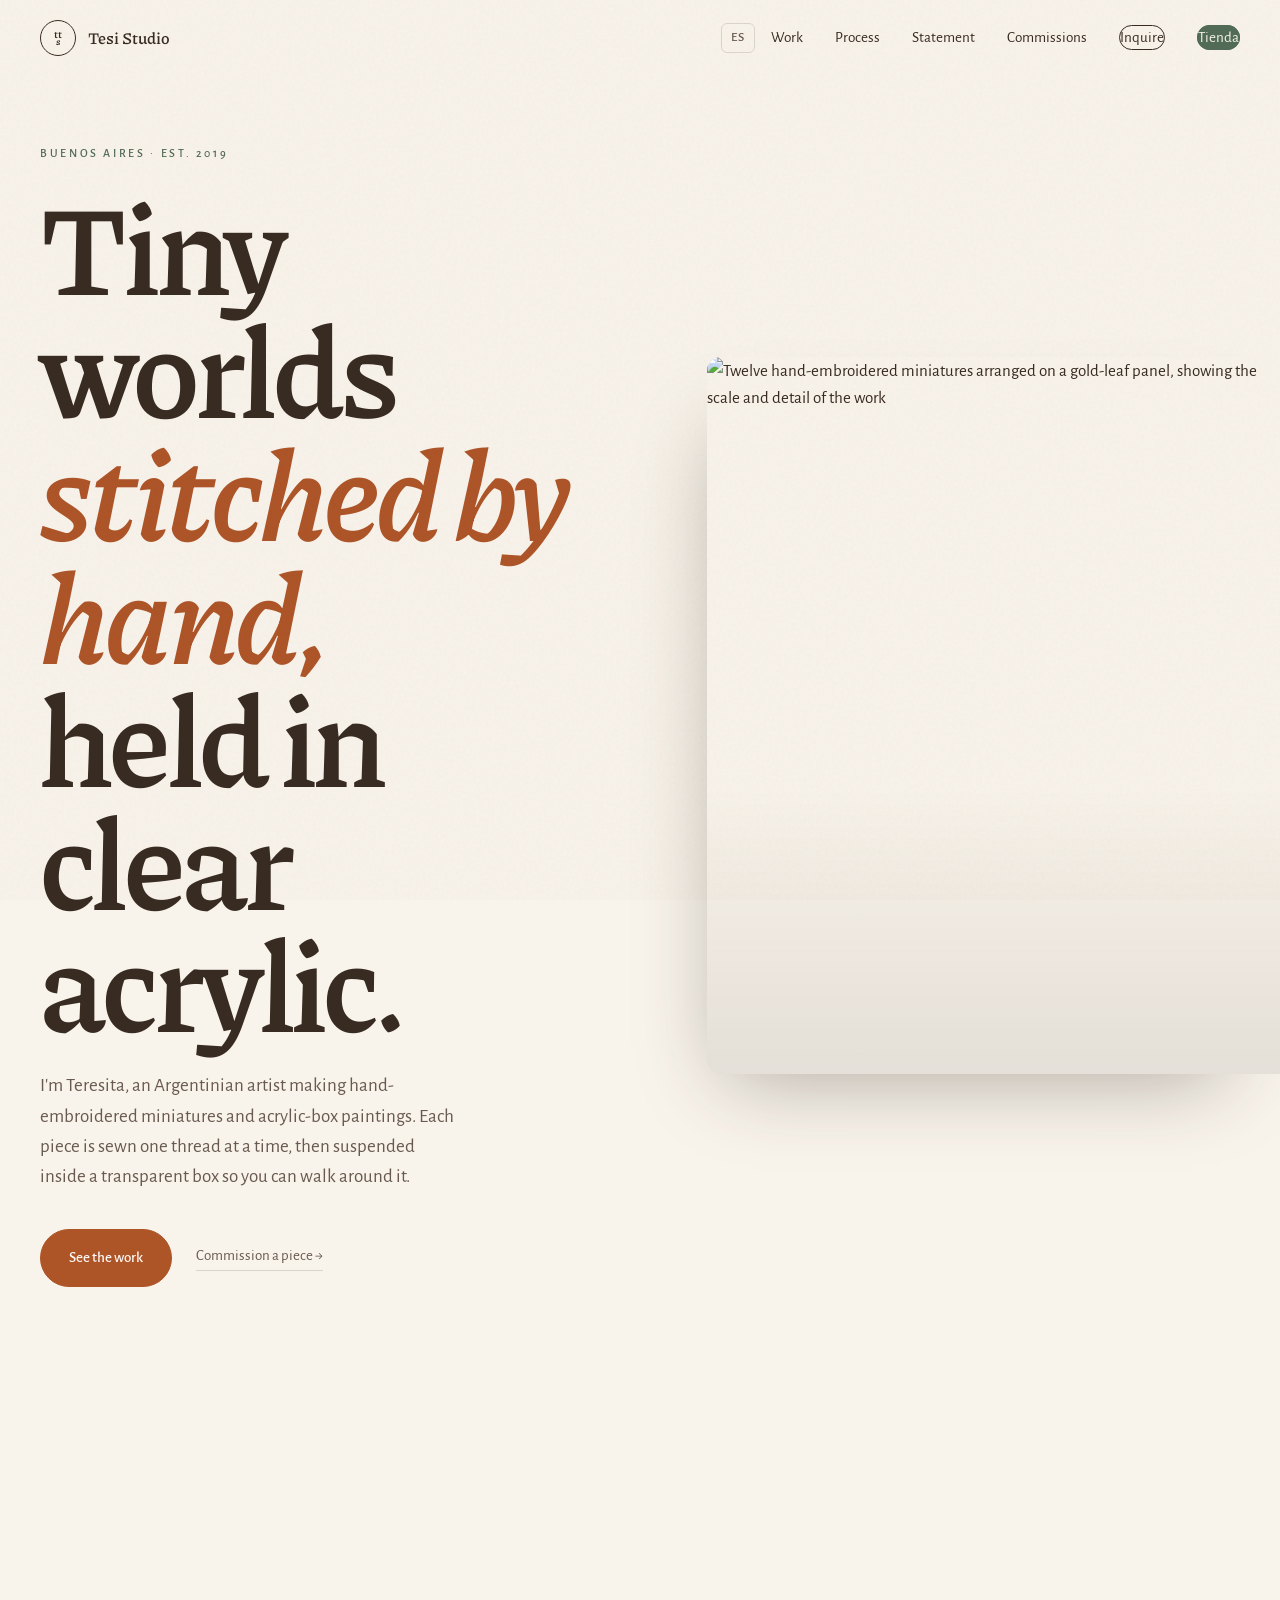
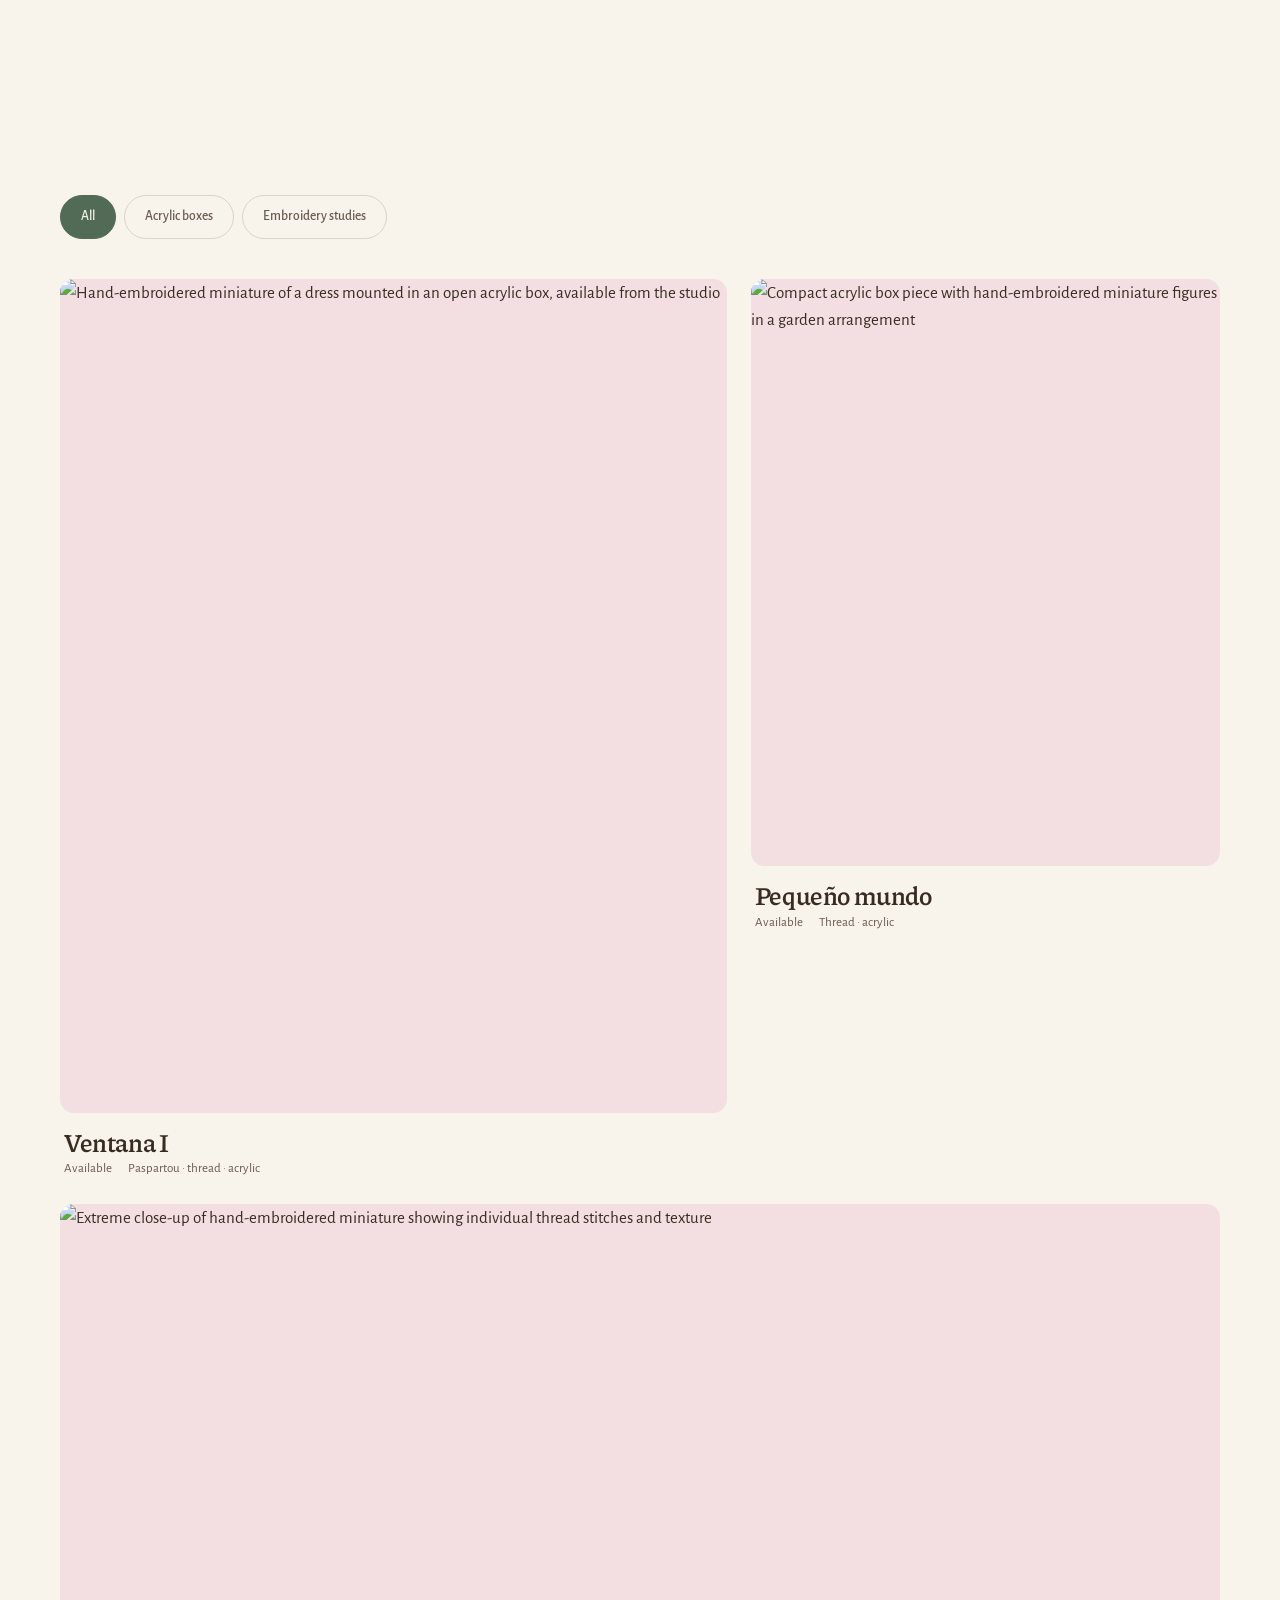
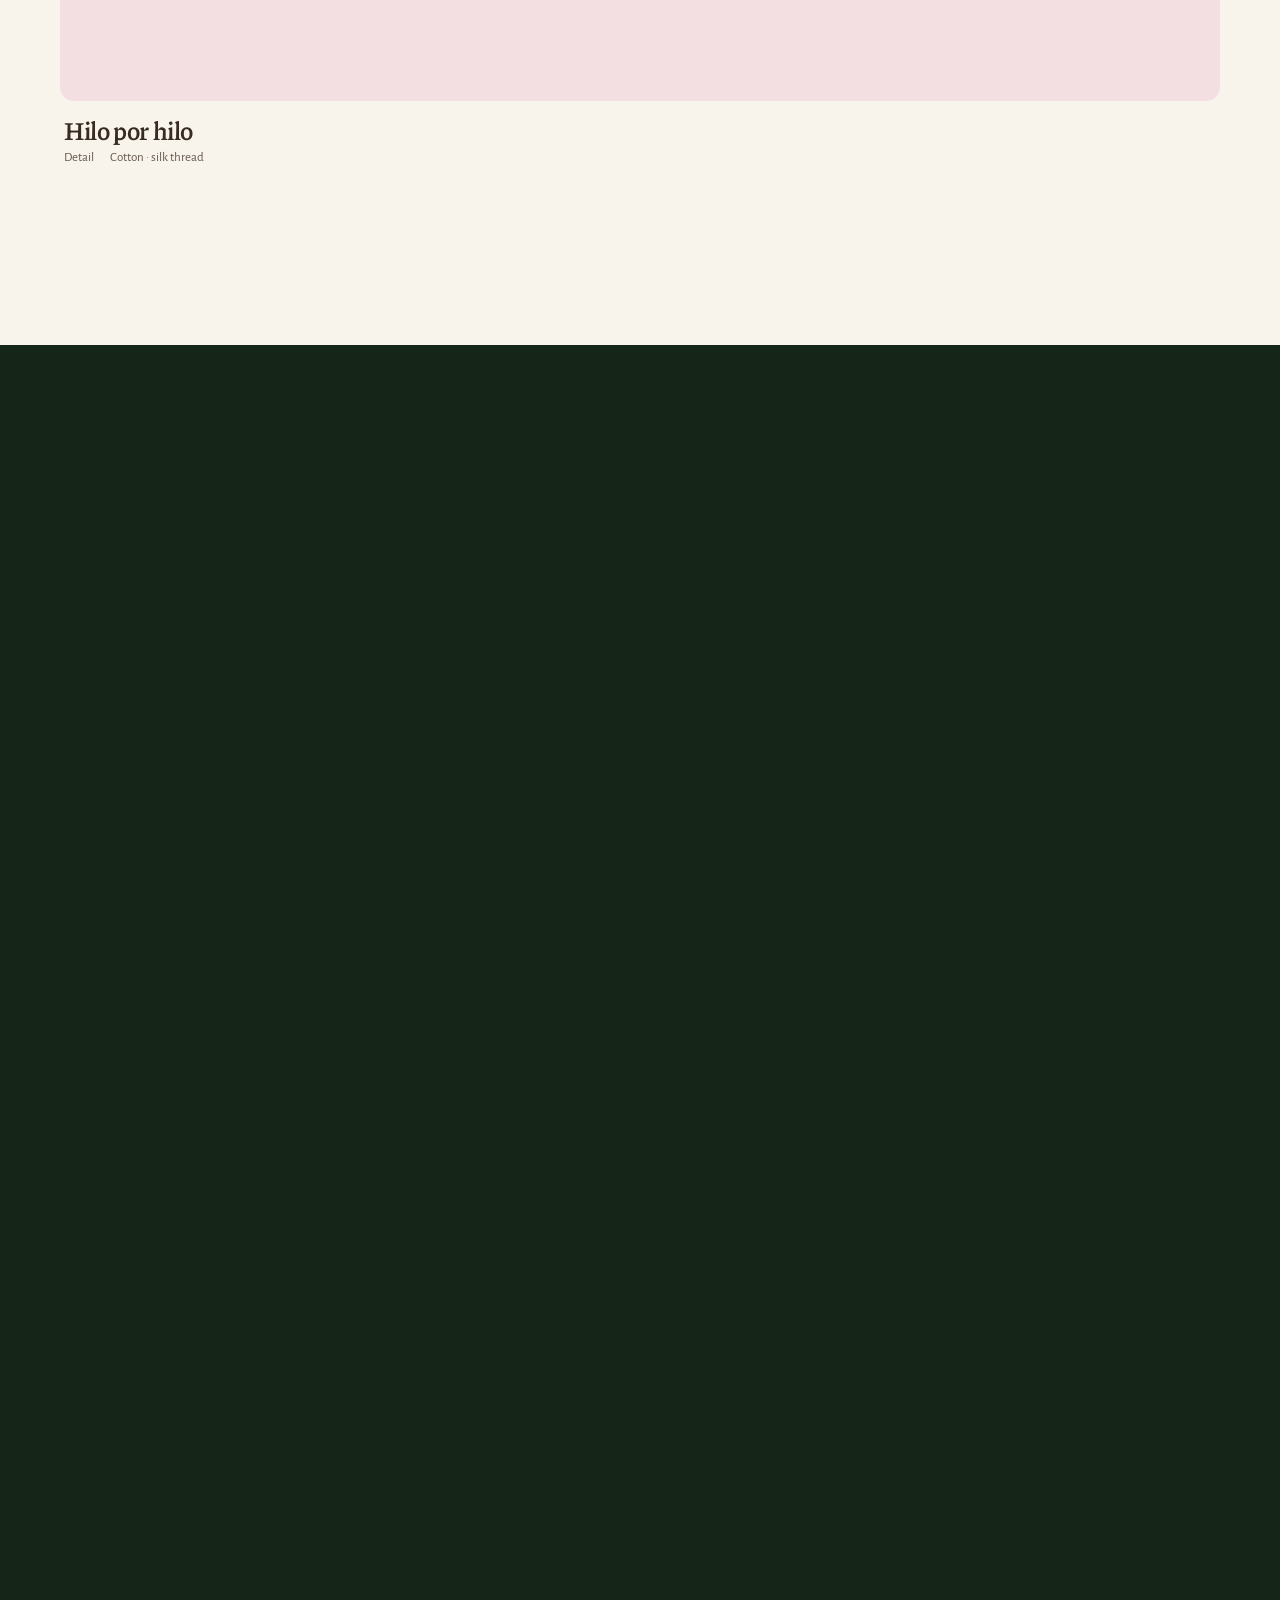
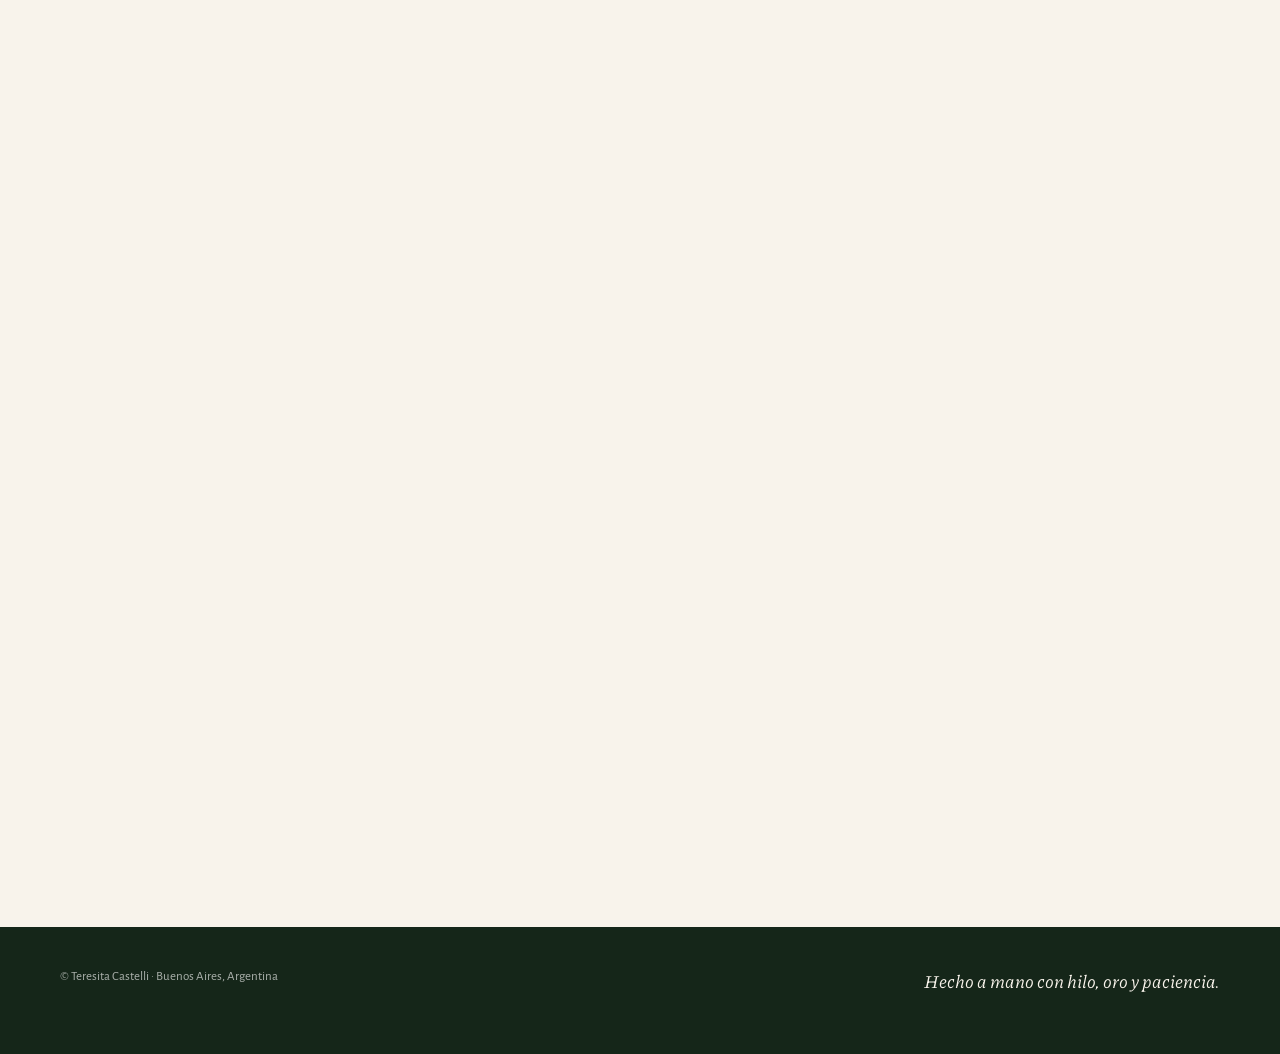
==== commit a7ac0064: "em-dashes" ====
--- a/index.html
+++ b/index.html
@@ -194,9 +194,9 @@
           <p class="eyebrow" data-i18n="statement.eyebrow">Statement</p>
           <h2 class="section-title" id="statement-title" data-i18n="statement.title">Teresita Castelli</h2>
           <p class="statement__opening" data-i18n="statement.opening">My work begins with a needle, a thread, and a memory that may or may not have happened.</p>
-          <p data-i18n="statement.p1">I embroider miniature worlds — small scenes suspended between what I remember and what I imagine. Each piece is hand-stitched, built slowly, detail by detail, carrying the quiet weight of intimate time.</p>
-          <p data-i18n="statement.p2">The acrylic dome that holds each work is not merely a frame. It has physical presence — weight, dimension — yet reads as light and transparent. It draws a real boundary around what lives inside, preserving these worlds intact, sheltered from dust and from forgetting.</p>
-          <p data-i18n="statement.p3">I make things that ask to be looked at closely. Things that feel private, almost secret — as if you've stumbled upon something not meant for everyone.</p>
+          <p data-i18n="statement.p1">I embroider miniature worlds, small scenes suspended between what I remember and what I imagine. Each piece is hand-stitched, built slowly, detail by detail, carrying the quiet weight of intimate time.</p>
+          <p data-i18n="statement.p2">The acrylic dome that holds each work is not merely a frame. It has physical presence: weight, dimension, yet reads as light and transparent. It draws a real boundary around what lives inside, preserving these worlds intact, sheltered from dust and from forgetting.</p>
+          <p data-i18n="statement.p3">I make things that ask to be looked at closely. Things that feel private, almost secret, as if you've stumbled upon something not meant for everyone.</p>
           <a href="#commissions" class="btn btn--ghost" data-i18n="statement.cta">Commission a piece →</a>
         </div>
       </div>
@@ -251,6 +251,8 @@
           <ul class="contact__links">
             <li><a href="https://wa.me/5491155771131" target="_blank" rel="noopener" data-i18n="contact.whatsapp">WhatsApp ↗</a></li>
             <li><a href="https://www.instagram.com/t.t.s_proceso/" target="_blank" rel="noopener" data-i18n="contact.instagram">Instagram ↗</a></li>
+            <li><a href="https://www.tiktok.com/@iamtesistudio" target="_blank" rel="noopener" data-i18n="contact.tiktok">TikTok ↗</a></li>
+            <li><a href="https://www.pinterest.com/tgcastelli/" target="_blank" rel="noopener" data-i18n="contact.pinterest">Pinterest ↗</a></li>
             <li><a href="mailto:teresitagcastelli@gmail.com" data-i18n="contact.email">Email ↗</a></li>
           </ul>
         </div>
